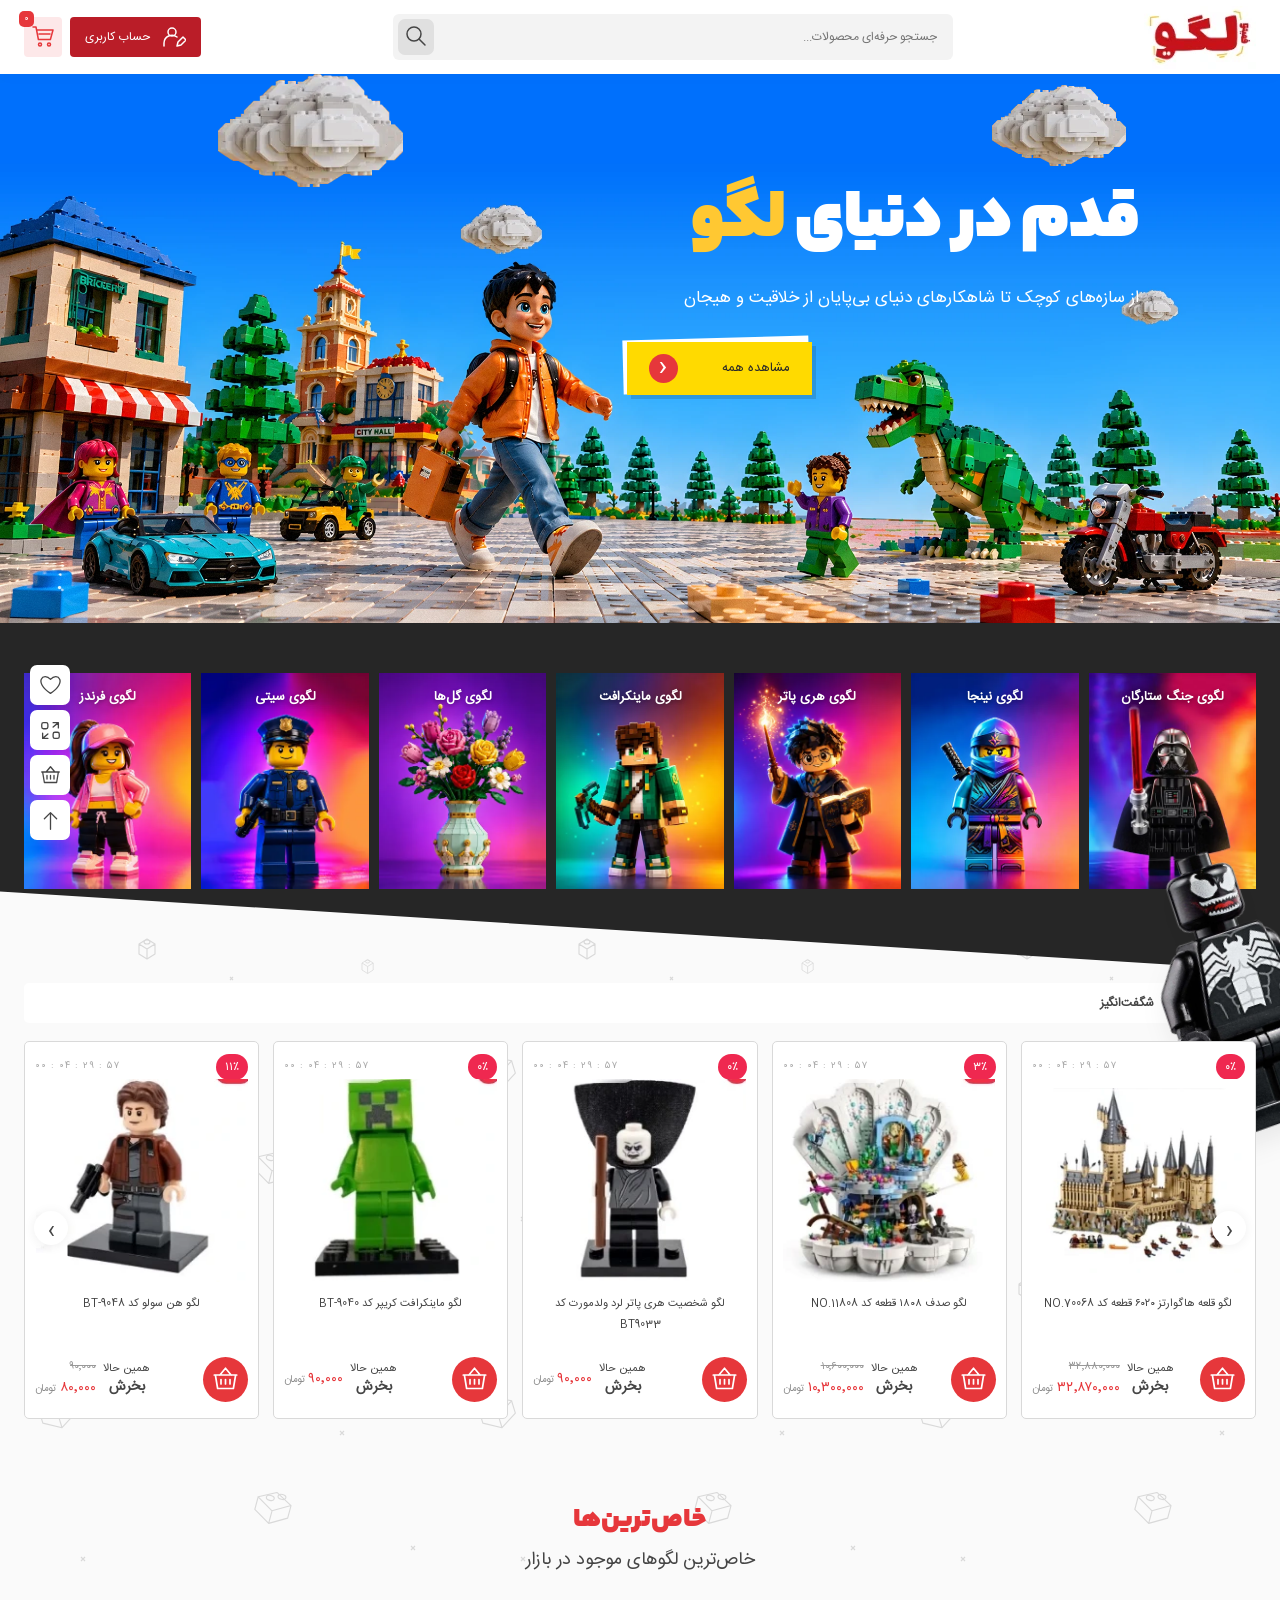
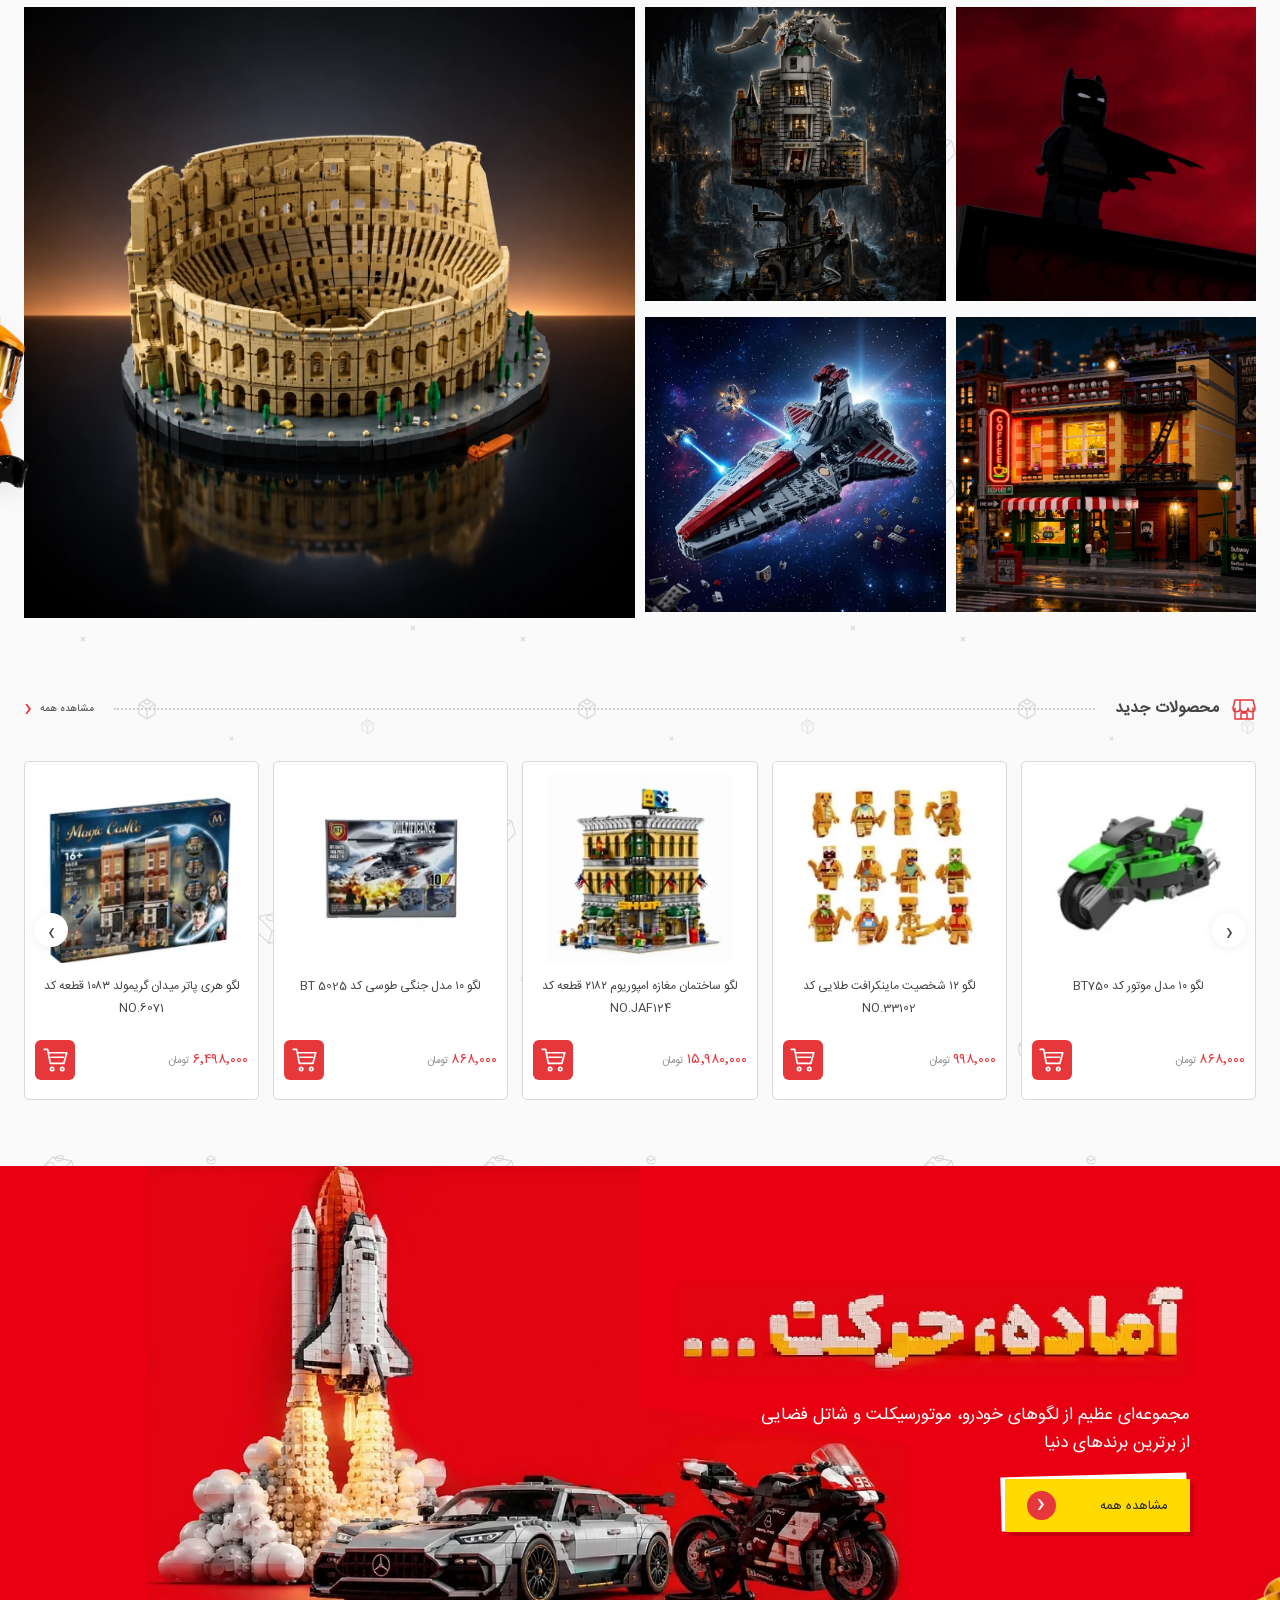
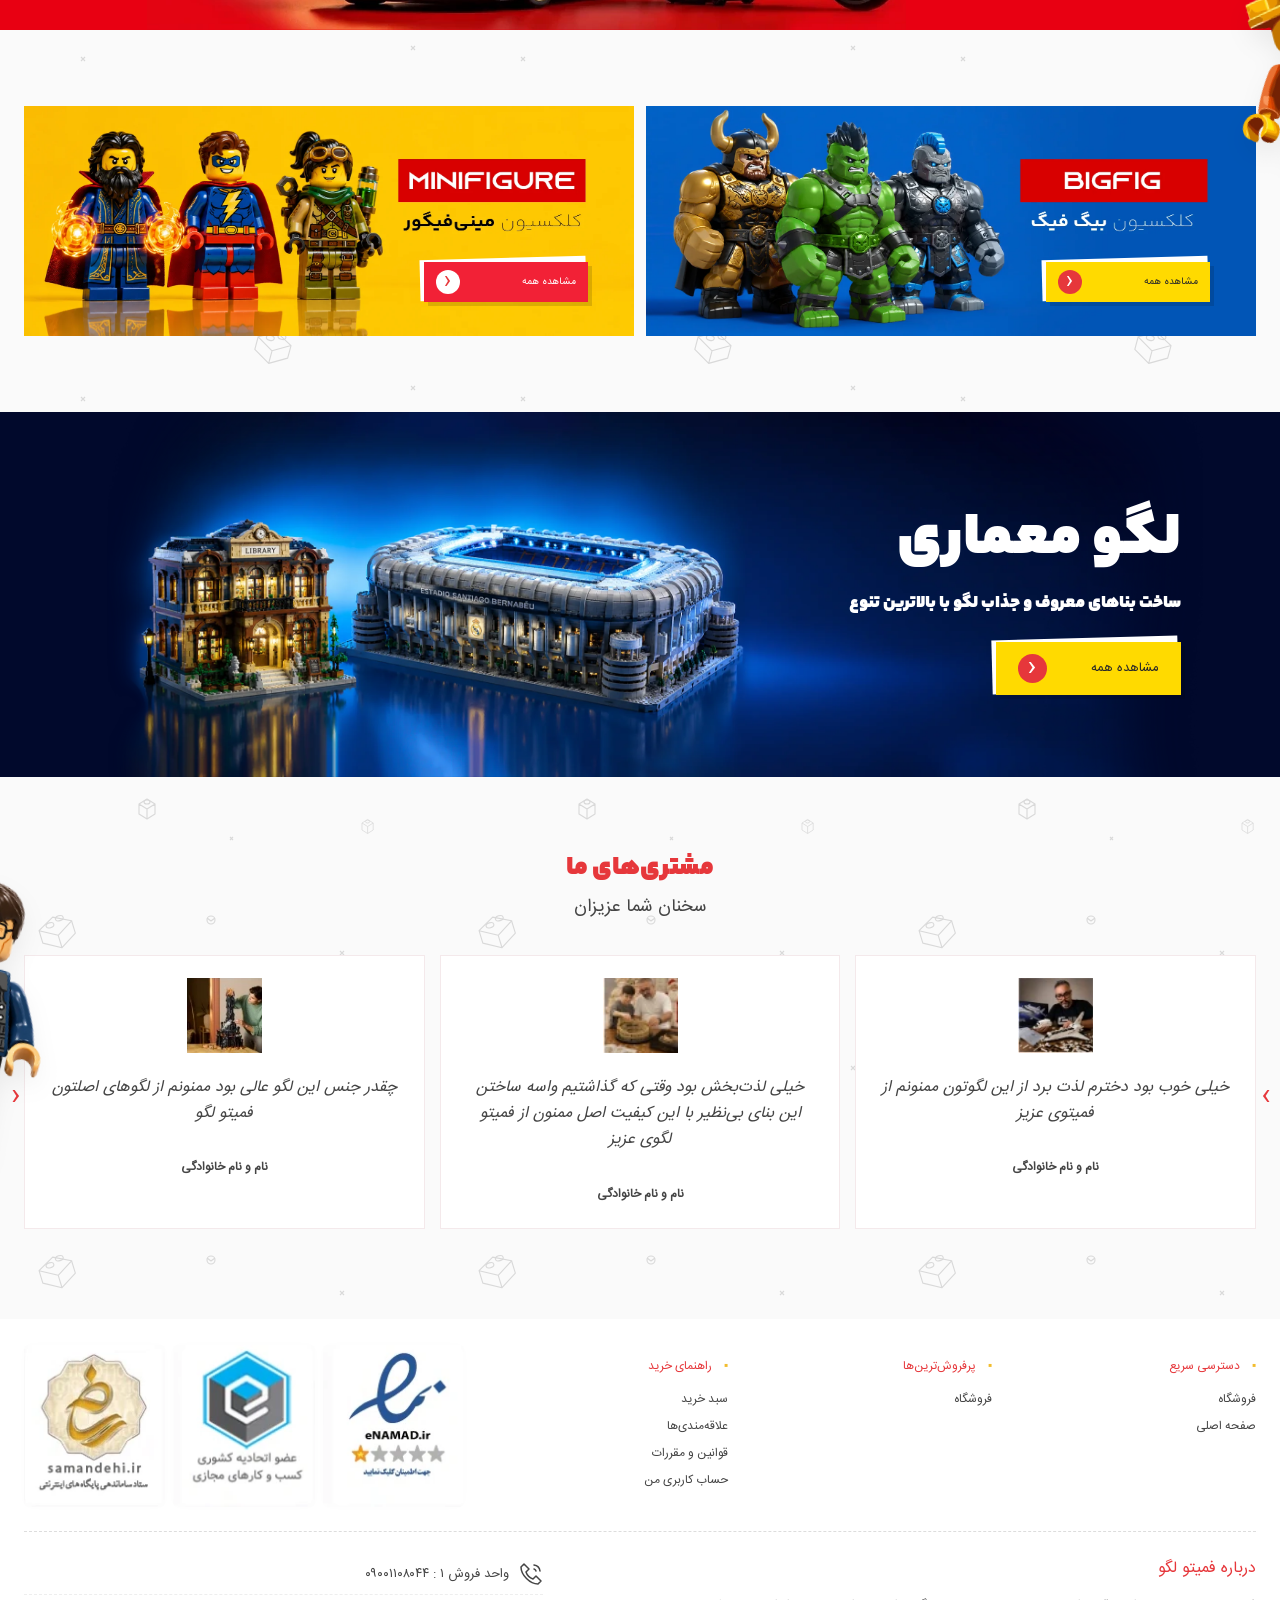
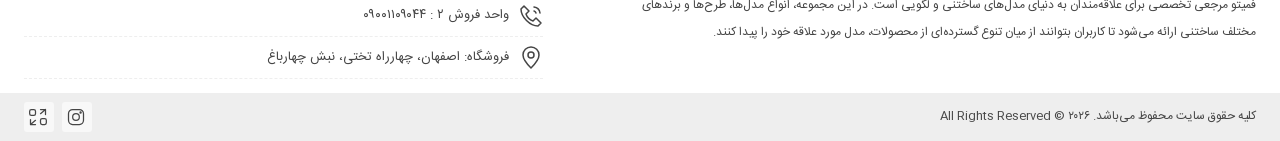
==== index.html @ 6d6df7f0 "Extract famito-lego-html-v2 into repo root as working baseline - Unpack lego-html/ (index.html, arch" ====
<!doctype html>
<html lang="fa" dir="rtl"><head><meta charset="utf-8"><meta name="viewport" content="width=device-width,initial-scale=1"><title>فمیتو لگو | قدم در دنیای لگو</title><meta name="theme-color" content="#ffffff"><meta name="description" content="بازسازی مستقل صفحه اصلی و آرشیو فمیتو لگو از روی ویدیوهای مرجع"><link rel="icon" href="assets/images/logo.webp"><link rel="preload" href="assets/fonts/body.woff2" as="font" type="font/woff2" crossorigin><link rel="stylesheet" href="assets/styles.css"><script src="assets/data.js" defer></script><script src="assets/app.js" defer></script></head><body class="home-page"><svg xmlns="http://www.w3.org/2000/svg" style="display:none" aria-hidden="true">
<symbol id="i-home" viewBox="0 0 24 24"><path d="m2 10 10-8 10 8M5 8v13h14V8M9 21v-7h6v7"/></symbol>
<symbol id="i-cart" viewBox="0 0 24 24"><path d="M2 3h3l2.4 12.5h12L22 6H6M9 19a1.5 1.5 0 1 0 0 3 1.5 1.5 0 0 0 0-3ZM18 19a1.5 1.5 0 1 0 0 3 1.5 1.5 0 0 0 0-3ZM8 10h11"/></symbol>
<symbol id="i-basket" viewBox="0 0 24 24"><path d="m3 8 2 12h14l2-12ZM2 8h20M7 8l5-6 5 6M8 12v4m4-4v4m4-4v4"/></symbol>
<symbol id="i-search" viewBox="0 0 24 24"><circle cx="10" cy="10" r="7"/><path d="m15 15 6 6"/></symbol>
<symbol id="i-user" viewBox="0 0 24 24"><circle cx="10" cy="7" r="4"/><path d="M2 21v-3a8 8 0 0 1 13-6M15 21l1-4 5-5 3 3-5 5z"/></symbol>
<symbol id="i-phone" viewBox="0 0 24 24"><path d="M5 2 2 5c0 8 9 17 17 17l3-3-5-5-3 3c-3-1-6-4-7-7l3-3zM15 3a7 7 0 0 1 6 6M15 7a3 3 0 0 1 2 2"/></symbol>
<symbol id="i-chevron" viewBox="0 0 24 24"><path d="m5 9 7 7 7-7"/></symbol>
<symbol id="i-store" viewBox="0 0 24 24"><path d="M3 10v11h18V10M1 10l2-8h18l2 8M1 10c0 5 7 5 7 0 0 5 8 5 8 0 0 5 7 5 7 0M8 2v8m8-8V2M9 21v-6h6v6"/></symbol>
<symbol id="i-heart" viewBox="0 0 24 24"><path d="M12 21C-8 8 4-4 12 5 20-4 32 8 12 21Z"/></symbol>
<symbol id="i-compare" viewBox="0 0 24 24"><rect x="2" y="3" width="7" height="7" rx="2"/><rect x="15" y="14" width="7" height="7" rx="2"/><path d="M15 3h6v6M9 21H3v-6m12-7 6-5M9 16l-6 5"/></symbol>
<symbol id="i-up" viewBox="0 0 24 24"><path d="M12 22V3m-7 7 7-7 7 7"/></symbol>
<symbol id="i-menu" viewBox="0 0 24 24"><path d="M3 6h18M3 12h18M3 18h18"/></symbol>
<symbol id="i-filter" viewBox="0 0 24 24"><path d="M3 5h18M6 12h12M9 19h6"/></symbol>
<symbol id="i-brick" viewBox="0 0 24 24"><path d="M2 9h20v12H2zM4 9V5h5v4m6 0V5h5v4M2 13h20"/></symbol>
<symbol id="i-figure" viewBox="0 0 24 24"><circle cx="12" cy="4" r="3"/><path d="m8 8-4 9 3 1 2-5v10h3v-7h1v7h3V13l2 5 3-1-4-9z"/></symbol>
<symbol id="i-material" viewBox="0 0 24 24"><path d="m12 1 10 6v11l-10 5L2 18V7zM2 7l10 6 10-6M12 13v10"/><text x="12" y="10" text-anchor="middle" font-size="5" stroke="none" fill="currentColor">ABS</text></symbol>
<symbol id="i-age" viewBox="0 0 24 24"><path d="M7 3q3 4 5-1 0 4 5 3M3 11C0 6 8 2 13 4c9-2 13 14 4 17C7 26 0 18 3 11Z"/><circle cx="8" cy="12" r=".6"/><circle cx="16" cy="12" r=".6"/><path d="M9 16q3 3 6 0"/></symbol>
<symbol id="i-sale" viewBox="0 0 24 24"><rect x="3" y="3" width="18" height="18" rx="5"/><path d="m7 17 10-10"/><circle cx="8" cy="8" r="2"/><circle cx="16" cy="16" r="2"/></symbol>
<symbol id="i-instagram" viewBox="0 0 24 24"><rect x="3" y="3" width="18" height="18" rx="5"/><circle cx="12" cy="12" r="4"/><circle cx="17.5" cy="6.5" r=".7"/></symbol>
<symbol id="i-location" viewBox="0 0 24 24"><path d="M12 22s-8-8-8-13a8 8 0 1 1 16 0c0 5-8 13-8 13Z"/><circle cx="12" cy="9" r="3"/></symbol>
</svg><a href="#main" class="skip">رفتن به محتوای اصلی</a>
<header class="site-header"><div class="header-main container">
<button class="menu-button" data-open-menu aria-controls="main-navigation" aria-label="باز کردن فهرست" aria-expanded="false"><svg class="icon" aria-hidden="true"><use href="#i-menu"></use></svg></button>
<button class="search-toggle" aria-controls="header-search" aria-label="باز کردن جستجو" aria-expanded="false"><svg class="icon" aria-hidden="true"><use href="#i-search"></use></svg></button>
<a href="index.html" class="logo" aria-label="صفحه اصلی فمیتو لگو"><img src="assets/images/logo.webp" alt="فمیتو لگو" width="112" height="63"></a>
<form id="header-search" class="search" action="archive.html" role="search"><input name="q" aria-label="جستجوی محصولات" placeholder="جستجو حرفه‌ای محصولات..." autocomplete="off"><button aria-label="جستجو"><svg class="icon" aria-hidden="true"><use href="#i-search"></use></svg></button></form>
<div class="header-actions"><button class="account-button" data-info="account"><svg class="icon" aria-hidden="true"><use href="#i-user"></use></svg><span>حساب کاربری</span></button><button class="cart-button" data-open-cart aria-label="نمایش سبد خرید"><svg class="icon" aria-hidden="true"><use href="#i-cart"></use></svg><span class="cart-count">۰</span></button></div>
</div><nav id="main-navigation" class="main-nav" aria-label="فهرست اصلی"><div class="container nav-inner">
<details class="header-menu"><summary>لگو مجموعه و تم <svg class="icon" aria-hidden="true"><use href="#i-chevron"></use></svg></summary><div class="submenu"><a href="archive.html">همه محصولات</a><a href="archive.html?category=harry">لگو هری پاتر</a><a href="archive.html?category=starwars">لگو جنگ ستارگان</a><a href="archive.html?category=minecraft">لگو ماینکرافت</a><a href="archive.html?category=batman">لگو بتمن</a></div></details>
<a href="archive.html?category=vehicles">لگو وسایل نقلیه</a><a href="archive.html?type=figure">لگو فیگور</a><a href="archive.html?category=city">لگو شهر و مشاغل</a><a href="#about">درباره ما</a><a href="#contact">ارتباط با ما</a><a href="archive.html?brand=bt">برندهای محبوب</a>
<a class="phone" href="tel:09001109044"><svg class="icon" aria-hidden="true"><use href="#i-phone"></use></svg>۰۹۰۰۱۱۰۹۰۴۴</a></div></nav></header><main id="main">
<section class="hero" aria-labelledby="hero-title">
<picture class="hero-visual"><source media="(max-width: 680px)" srcset="assets/originals/header-mob.webp" width="720" height="800"><img src="assets/originals/bg-header.webp" width="2400" height="1029" alt="شهر لگویی و پسربچه‌ای با کوله‌پشتی" fetchpriority="high"></picture>
<img class="hero-cloud hero-cloud--left" src="assets/originals/cloud.webp" width="244" height="148" alt="" aria-hidden="true"><img class="hero-cloud hero-cloud--right" src="assets/originals/cloud.webp" width="244" height="148" alt="" aria-hidden="true">
<div class="hero-copy"><h1 id="hero-title">قدم در دنیای <span>لگو</span></h1><p>از سازه‌های کوچک تا شاهکارهای دنیای بی‌پایان از خلاقیت و هیجان</p><a class="layer-button" href="archive.html">مشاهده همه<span class="arrow" aria-hidden="true">‹</span></a></div></section>
<section id="categories" class="category-band" aria-label="دسته‌بندی‌های لگو"><div class="container category-track" id="home-categories"></div><img class="edge-figure edge-figure--venom" src="assets/originals/f5.webp" width="476" height="796" alt="" aria-hidden="true" loading="lazy"></section>
<section class="section deals-section container" aria-labelledby="deals-title"><h2 class="deals-heading" id="deals-title"><svg class="icon" aria-hidden="true"><use href="#i-sale"></use></svg><em>پیشنهادات</em> شگفت‌انگیز</h2><div class="product-carousel"><div class="product-track" id="deals-track"></div><button class="carousel-button next" data-carousel="deals-track" data-direction="-1" aria-label="محصولات بعدی">‹</button><button class="carousel-button prev" data-carousel="deals-track" data-direction="1" aria-label="محصولات قبلی">›</button></div></section>
<section class="section specials-section container" aria-labelledby="special-title"><img class="edge-figure edge-figure--hazmat" src="assets/originals/f4.webp" width="510" height="815" alt="" aria-hidden="true" loading="lazy"><div class="center-heading"><h2 id="special-title">خاص‌ترین‌ها</h2><p>خاص‌ترین لگوهای موجود در بازار</p></div><div class="special-grid">
<a class="special-tile" href="archive.html?category=city"><img src="assets/originals/big.webp" alt="لگو کولوسئوم" loading="lazy"><span>لگو کولوسئوم</span></a>
<a class="special-tile" href="archive.html?category=harry"><img src="assets/originals/hp-galleon.webp" alt="لگو برج هری پاتر" loading="lazy"><span>لگو برج هری پاتر</span></a>
<a class="special-tile batman" href="archive.html?category=batman"><video class="batman-video" muted loop playsinline preload="none" poster="assets/images/batman-poster.webp" aria-label="انیمیشن لگو بتمن"><source data-src="assets/originals/bat.mp4" type="video/mp4"></video><span>لگو بتمن تابلو گاتهام</span></a>
<a class="special-tile" href="archive.html?category=starwars"><img src="assets/originals/3.webp" alt="لگو سفینه استاروارز" loading="lazy"><span>لگو سفینه استاروارز</span></a>
<a class="special-tile" href="archive.html?category=city"><img src="assets/originals/cafe-with-lights.webp" alt="لگو ساختمان و کافه" loading="lazy"><span>لگو ساختمان و کافه</span></a>
</div></section>
<section class="section container" aria-labelledby="new-title"><div class="section-heading"><h2 id="new-title"><svg class="icon" aria-hidden="true"><use href="#i-store"></use></svg>محصولات جدید</h2><a href="archive.html">مشاهده همه <span aria-hidden="true">‹</span></a></div><div class="product-carousel"><div class="product-track" id="new-track"></div><button class="carousel-button next" data-carousel="new-track" data-direction="-1" aria-label="محصولات جدید بعدی">‹</button><button class="carousel-button prev" data-carousel="new-track" data-direction="1" aria-label="محصولات جدید قبلی">›</button></div></section>
<section class="scene-banner vehicles" aria-labelledby="vehicles-title"><picture class="vehicle-mobile-art"><source media="(max-width: 680px)" srcset="assets/originals/auto-mob.webp" width="720" height="800"><img src="assets/images/vehicles-art.webp" width="982" height="600" alt="شاتل فضایی، خودروی اسپرت و موتورسیکلت لگویی" loading="lazy"></picture><div class="banner-copy"><h2 id="vehicles-title" class="sr-only">آماده، حرکت...</h2><img class="vehicles-title" src="assets/images/vehicles-title.webp" alt="" aria-hidden="true" loading="lazy"><p>مجموعه‌ای عظیم از لگوهای خودرو، موتورسیکلت و شاتل فضایی<br>از برترین برندهای دنیا</p><a class="layer-button" href="archive.html?category=vehicles">مشاهده همه<span class="arrow" aria-hidden="true">‹</span></a></div></section>
<section class="container promo-pair" aria-label="کلکسیون فیگورها"><img class="edge-figure edge-figure--builder" src="assets/originals/f1.webp" width="656" height="809" alt="" aria-hidden="true" loading="lazy"><article class="mini-promo"><img class="promo-art" src="assets/originals/minifig.webp" alt="کلکسیون مینی فیگور" width="1672" height="631" loading="lazy"><h2 class="sr-only">MINIFIGURE — کلکسیون مینی فیگور</h2><div class="promo-action"><a class="layer-button red" href="archive.html?type=figure">مشاهده همه<span class="arrow" aria-hidden="true">‹</span></a></div></article><article class="mini-promo big"><img class="promo-art" src="assets/originals/bigfig.webp" alt="کلکسیون بیگ فیگور" width="1672" height="631" loading="lazy"><h2 class="sr-only">BIGFIG — کلکسیون بیگ فیگور</h2><div class="promo-action"><a class="layer-button" href="archive.html?type=figure">مشاهده همه<span class="arrow" aria-hidden="true">‹</span></a></div></article></section>
<section class="scene-banner architecture" aria-labelledby="architecture-title"><picture class="architecture-visual"><source media="(max-width: 680px)" srcset="assets/originals/memari-mob.webp" width="720" height="800"><img src="assets/originals/memari-desk.webp" width="2803" height="800" alt="ساختمان کتابخانه و ورزشگاه سانتیاگو برنابئو با لگو" loading="lazy"></picture><div class="banner-copy"><h2 id="architecture-title">لگو معماری</h2><p>ساخت بناهای معروف و جذاب لگو با بالاترین تنوع</p><a class="layer-button" href="archive.html?category=city">مشاهده همه<span class="arrow" aria-hidden="true">‹</span></a></div></section>
<section class="testimonials container" aria-labelledby="reviews-title"><img class="edge-figure edge-figure--officer" src="assets/originals/f3.webp" width="496" height="810" alt="" aria-hidden="true" loading="lazy"><div class="center-heading"><h2 id="reviews-title">مشتری‌های ما</h2><p>سخنان شما عزیزان</p></div><div class="reviews-carousel"><button class="review-prev" aria-label="نظر قبلی">›</button><div class="review-track">
<article class="review-card"><img src="assets/images/customer-0.webp" alt="تصویر نظر مشتری در مرجع" loading="lazy"><blockquote>خیلی خوب بود دخترم لذت برد از این لگوتون ممنونم از فمیتوی عزیز</blockquote><cite>نام و نام خانوادگی</cite></article>
<article class="review-card"><img src="assets/images/customer-1.webp" alt="تصویر نظر مشتری در مرجع" loading="lazy"><blockquote>خیلی لذت‌بخش بود وقتی که گذاشتیم واسه ساختن این بنای بی‌نظیر با این کیفیت اصل ممنون از فمیتو لگوی عزیز</blockquote><cite>نام و نام خانوادگی</cite></article>
<article class="review-card"><img src="assets/images/customer-2.webp" alt="تصویر نظر مشتری در مرجع" loading="lazy"><blockquote>چقدر جنس این لگو عالی بود ممنونم از لگوهای اصلتون فمیتو لگو</blockquote><cite>نام و نام خانوادگی</cite></article></div><button class="review-next" aria-label="نظر بعدی">‹</button></div></section></main><footer class="site-footer" id="about"><div class="container footer-top">
<div class="footer-column"><h2>دسترسی سریع</h2><a href="archive.html">فروشگاه</a><a href="index.html">صفحه اصلی</a></div>
<div class="footer-column"><h2>پرفروش‌ترین‌ها</h2><a href="archive.html?sort=popular">فروشگاه</a></div>
<div class="footer-column"><h2>راهنمای خرید</h2><button data-open-cart>سبد خرید</button><button data-open-favorites>علاقه‌مندی‌ها</button><button data-info="terms">قوانین و مقررات</button><button data-info="account">حساب کاربری من</button></div>
<div class="trust-grid" aria-label="نشان‌های اعتماد مرجع"><div class="trust-mark"><img src="assets/images/trust.webp" alt="ساماندهی" loading="lazy" width="431" height="164"></div><div class="trust-mark"><img src="assets/images/trust.webp" alt="اتحادیه کسب‌وکارهای مجازی" loading="lazy" width="431" height="164"></div><div class="trust-mark"><img src="assets/images/trust.webp" alt="اینماد" loading="lazy" width="431" height="164"></div></div></div>
<div class="container footer-bottom"><div class="footer-about"><h2>درباره فمیتو لگو</h2><p>فمیتو مرجعی تخصصی برای علاقه‌مندان به دنیای مدل‌های ساختنی و لگویی است. در این مجموعه، انواع مدل‌ها، طرح‌ها و برندهای مختلف ساختنی ارائه می‌شود تا کاربران بتوانند از میان تنوع گسترده‌ای از محصولات، مدل مورد علاقه خود را پیدا کنند.</p></div>
<ul class="contact-list" id="contact"><li><svg class="icon" aria-hidden="true"><use href="#i-phone"></use></svg><a href="tel:09001108044">واحد فروش ۱ : ۰۹۰۰۱۱۰۸۰۴۴</a></li><li><svg class="icon" aria-hidden="true"><use href="#i-phone"></use></svg><a href="tel:09001109044">واحد فروش ۲ : ۰۹۰۰۱۱۰۹۰۴۴</a></li><li><svg class="icon" aria-hidden="true"><use href="#i-location"></use></svg>فروشگاه: اصفهان، چهارراه تختی، نبش چهارباغ</li></ul></div>
<div class="copyright"><div class="container"><span>کلیه حقوق سایت محفوظ می‌باشد. ۲۰۲۶ © All Rights Reserved</span><div class="social-links"><button data-info="social" aria-label="اینستاگرام"><svg class="icon" aria-hidden="true"><use href="#i-instagram"></use></svg></button><button data-info="social" aria-label="دیگر شبکه‌های اجتماعی"><svg class="icon" aria-hidden="true"><use href="#i-compare"></use></svg></button></div></div></div></footer>
<div class="floating-tools"><button data-open-favorites aria-label="علاقه‌مندی‌ها"><svg class="icon" aria-hidden="true"><use href="#i-heart"></use></svg></button><button data-info="compare" aria-label="مقایسه محصولات"><svg class="icon" aria-hidden="true"><use href="#i-compare"></use></svg></button><button data-open-cart aria-label="سبد خرید"><svg class="icon" aria-hidden="true"><use href="#i-basket"></use></svg></button><button data-scroll-top aria-label="بازگشت به بالای صفحه"><svg class="icon" aria-hidden="true"><use href="#i-up"></use></svg></button></div>
<nav class="mobile-dock" aria-label="دسترسی سریع موبایل"><a href="index.html" data-dock-home><svg class="icon" aria-hidden="true"><use href="#i-home"></use></svg><span>خانه</span></a><button data-open-cart><svg class="icon" aria-hidden="true"><use href="#i-basket"></use></svg><span class="dock-counter cart-count">۰</span><span>سبد خرید</span></button><a class="quick-call" href="tel:09001109044"><svg class="icon" aria-hidden="true"><use href="#i-phone"></use></svg><span>تماس سریع</span></a><button data-open-menu aria-controls="main-navigation" aria-expanded="false"><svg class="icon" aria-hidden="true"><use href="#i-store"></use></svg><span>دسته‌بندی‌ها</span></button><button data-info="account"><svg class="icon" aria-hidden="true"><use href="#i-user"></use></svg><span>ورود / عضویت</span></button></nav>
<div class="toast" role="status" aria-live="polite"></div>
<dialog class="cart-dialog" aria-labelledby="cart-title"><div class="dialog-header"><h2 id="cart-title">سبد خرید</h2><button class="close-dialog" aria-label="بستن">×</button></div><div class="dialog-body"><div class="cart-items"></div><div class="cart-total"></div><p class="demo-note">سبد خرید این نسخه برای پیش‌نمایش HTML است؛ به پرداخت و موجودی واقعی فروشگاه متصل نیست.</p></div></dialog>
<dialog class="quick-dialog" aria-labelledby="quick-title"><div class="dialog-header"><h2 id="quick-title">نمایش سریع محصول</h2><button class="close-dialog" aria-label="بستن">×</button></div><div class="dialog-body quick-content"></div></dialog>
<dialog class="info-dialog" aria-labelledby="info-title"><div class="dialog-header"><h2 id="info-title"></h2><button class="close-dialog" aria-label="بستن">×</button></div><div class="dialog-body info-content"></div></dialog><noscript><p style="padding:20px;background:#fff3cd">برای نمایش محصولات و استفاده از فیلترها، جاوااسکریپت مرورگر را فعال کنید.</p></noscript></body></html>
---- assets/styles.css ----
@font-face {
  font-family:IRANSans;
  src:url('fonts/body.woff2') format('woff2');
  font-display:swap;
}
@font-face {
  font-family:Yekan;
  src:url('fonts/display.woff2') format('woff2');
  font-display:swap;
  font-weight:900;
}
:root {
  --red:#e6373b;
  --deep-red:#ba1d28;
  --yellow:#ffda00;
  --ink:#454545;
  --muted:#898989;
  --line:#e9e9e9;
  --paper:#f8f8f8;
  --width:1400px;
  --header:74px;
}
* {
  box-sizing:border-box;
}
html {
  scroll-behavior:smooth;
  scroll-padding-top:90px;
}
body {
  margin:0;
  direction:rtl;
  background:#fafafa url('pattern.svg');
  font-family:IRANSans,Tahoma,sans-serif;
  color:var(--ink);
  font-size:13px;
  line-height:1.9;
}
button,input,select {
  font:inherit;
}
button,a,input {
  touch-action:manipulation;
}
button,a {
  -webkit-tap-highlight-color:transparent;
}
button {
  cursor:pointer;
}
a {
  color:inherit;
  text-decoration:none;
}
button {
  border:0;
  background:none;
  color:inherit;
}
img {
  display:block;
  max-width:100%;
  height:auto;
}
h1,h2,h3,p {
  margin-top:0;
}
button:focus-visible,a:focus-visible,input:focus-visible,summary:focus-visible {
  outline:3px solid #2984d3;
  outline-offset:4px;
}
button:disabled {
  opacity:.4;
  cursor:default;
}
.container {
  width:min(var(--width),calc(100% - 48px));
  margin-inline:auto;
}
.icon {
  width:24px;
  height:24px;
  fill:none;
  stroke:currentColor;
  stroke-width:1.5;
  stroke-linecap:round;
  stroke-linejoin:round;
  vertical-align:middle;
  flex-shrink:0;
}
.sr-only {
  position:absolute;
  width:1px;
  height:1px;
  overflow:hidden;
  clip:rect(0,0,0,0);
  white-space:nowrap;
}
.skip {
  position:fixed;
  right:10px;
  top:-100px;
  background:white;
  padding:10px;
  z-index:999;
}
.skip:focus {
  top:10px;
}
.site-header {
  position:sticky;
  top:0;
  z-index:50;
  background:#fff;
  box-shadow:0 3px 16px #00000005;
}
.header-main {
  height:74px;
  display:flex;
  align-items:center;
  justify-content:space-between;
  gap:34px;
}
.logo {
  width:112px;
  flex-shrink:0;
}
.logo img {
  width:112px;
  height:63px;
  object-fit:contain;
}
.search {
  width:560px;
  height:46px;
  background:#f3f3f3;
  display:flex;
  align-items:center;
  border-radius:6px;
  overflow:hidden;
  margin-right:auto;
  margin-left:auto;
}
.search input {
  width:100%;
  min-width:0;
  border:0;
  background:none;
  outline:0;
  padding:10px 16px;
  font-size:12px;
}
.search button {
  margin:5px;
  background:#e0e0e0;
  border-radius:7px;
  width:37px;
  height:36px;
}
.header-actions {
  display:flex;
  align-items:center;
  gap:8px;
  flex-shrink:0;
}
.account-button {
  background:var(--deep-red);
  color:white;
  display:flex;
  align-items:center;
  gap:12px;
  padding:8px 15px;
  border-radius:4px;
  font-size:12px;
  height:40px;
}
.cart-button {
  position:relative;
  color:var(--red);
  background:#fde8e9;
  border-radius:4px;
  padding:7px;
  height:40px;
}
.cart-count {
  position:absolute;
  top:-6px;
  left:-5px;
  background:var(--red);
  color:white;
  border-radius:5px;
  min-width:15px;
  font-size:10px;
  line-height:16px;
  text-align:center;
}
.menu-button {
  display:none;
}
.main-nav {
  background:#fff;
  border-top:1px solid #f2f2f2;
}
.nav-inner {
  height:55px;
  display:flex;
  align-items:center;
  gap:27px;
  font-size:12px;
}
.nav-inner a:hover {
  color:var(--red);
}
.nav-inner .phone {
  margin-right:auto;
  direction:ltr;
  display:flex;
  gap:12px;
  align-items:center;
  font-size:18px;
}
.phone .icon {
  color:var(--red);
}
.home-page .main-nav {
  display:none;
}
.header-menu {
  position:relative;
}
.header-menu summary {
  list-style:none;
  cursor:pointer;
  display:flex;
  align-items:center;
  gap:10px;
}
.header-menu summary .icon {
  width:14px;
  color:var(--red);
}
.submenu {
  position:absolute;
  right:0;
  top:32px;
  width:220px;
  background:#fff;
  box-shadow:0 10px 35px #0002;
  padding:10px;
  border-radius:5px;
  z-index:55;
}
.submenu a {
  display:block;
  padding:7px 12px;
}
/* Reconstructed visual layers: only artwork is raster; all copy and controls are DOM. */
.hero {
  position:relative;
  width:100%;
  aspect-ratio:2400/1029;
  overflow:hidden;
  background:#087dfe;
  isolation:isolate;
  color:white;
}
.hero-cloud {
  position:absolute;
  width:14.5%;
  z-index:1;
  pointer-events:none;
  animation:cloud-drift 12s ease-in-out infinite;
}
.hero-copy {
  position:absolute;
  right:11%;
  top:18%;
  width:40%;
  text-align:right;
  z-index:2;
}
.hero h1 {
  font:900 clamp(34px,5.5vw,92px)/1.35 Yekan,sans-serif;
  white-space:nowrap;
  margin:0 0 14px;
  letter-spacing:-2px;
}
.hero h1 span {
  color:#ffc832;
}
.hero-copy p {
  font-size:clamp(12px,1.32vw,24px);
  margin-bottom:28px;
  line-height:1.9;
}
.hero-copy .layer-button {
  float:left;
}
.layer-button {
  background:var(--yellow);
  color:#292929;
  min-width:185px;
  min-height:52px;
  padding:12px 22px;
  display:inline-flex;
  align-items:center;
  justify-content:space-between;
  gap:28px;
  position:relative;
  isolation:isolate;
  font-size:13px;
  transition:transform .25s,box-shadow .25s;
  box-shadow:4px 4px 0 #0002;
}
.layer-button:before {
  content:'';
  position:absolute;
  inset:-4px 3px 3px -4px;
  background:white;
  z-index:-2;
  transform:rotate(-1.5deg);
}
.layer-button:after {
  content:'';
  position:absolute;
  inset:0;
  background:inherit;
  z-index:-1;
}
.layer-button .arrow {
  background:var(--red);
  color:#fff;
  border-radius:50%;
  width:29px;
  height:29px;
  display:grid;
  place-items:center;
  font-size:27px;
  line-height:1;
}
.layer-button:hover {
  transform:translateY(-3px) rotate(-1deg);
  box-shadow:6px 8px 0 #0002;
}
.layer-button.red {
  background:#f22136;
  color:#fff;
}
.layer-button.red .arrow {
  background:white;
  color:var(--red);
}
.category-band {
  position:relative;
  padding:50px 0 82px;
  isolation:isolate;
}
.category-track {
  display:grid;
  grid-template-columns:repeat(7,minmax(0,1fr));
  gap:10px;
  position:relative;
  z-index:1;
}
.category-card {
  position:relative;
  overflow:hidden;
  background:#252252;
  transition:transform .3s;
  display:block;
}
.category-card img {
  width:100%;
  aspect-ratio:344/445;
  object-fit:cover;
  transition:transform .4s;
}
.category-card span {
  position:absolute;
  top:12px;
  left:3px;
  right:3px;
  text-align:center;
  color:white;
  font-size:13px;
  z-index:1;
  font-weight:bold;
  text-shadow:0 1px 4px #0005;
}
.category-card:hover {
  transform:translateY(-7px);
}
.category-card:hover img {
  transform:scale(1.035);
}
.section {
  padding-block:34px;
}
.section-heading {
  display:flex;
  gap:20px;
  align-items:center;
  margin-bottom:24px;
}
.section-heading h2 {
  font-size:16px;
  margin:0;
  display:flex;
  align-items:center;
  gap:13px;
  white-space:nowrap;
}
.section-heading h2 .icon {
  color:var(--red);
}
.section-heading:after {
  content:'';
  height:1px;
  flex:1;
  border-top:2px dotted #ccc;
  order:1;
}
.section-heading>a {
  font-size:10px;
  order:2;
  display:flex;
  align-items:center;
  gap:8px;
}
.section-heading>a span {
  color:var(--red);
  font-size:25px;
}
.deals-section {
  padding-top:12px;
}
.deals-heading {
  background:white;
  border-radius:5px;
  padding:8px 15px;
  margin-bottom:14px;
  font-size:12px;
}
.deals-heading .icon {
  width:20px;
  margin-left:8px;
}
.deals-heading em {
  font-style:normal;
  color:var(--red);
  margin-left:6px;
}
.product-carousel {
  position:relative;
}
.product-track {
  display:flex;
  overflow-x:auto;
  gap:14px;
  scroll-snap-type:x mandatory;
  scrollbar-width:none;
  padding:4px 0 12px;
}
.product-track::-webkit-scrollbar {
  display:none;
}
.product-track>.product-card {
  flex:0 0 calc((100% - 56px)/5);
  scroll-snap-align:start;
}
.carousel-button {
  position:absolute;
  z-index:4;
  top:44%;
  width:34px;
  height:34px;
  border-radius:50%;
  background:#fff;
  box-shadow:0 1px 12px #0001;
  display:grid;
  place-items:center;
  font-size:22px;
}
.carousel-button.next {
  right:10px;
}
.carousel-button.prev {
  left:10px;
}
.product-card {
  position:relative;
  border:1px solid #d9d9d9;
  background:#fff;
  border-radius:5px;
  padding:12px 10px 16px;
  min-width:0;
  display:flex;
  flex-direction:column;
  transition:border-color .25s,box-shadow .25s;
  overflow:hidden;
}
.product-card:after {
  content:'';
  position:absolute;
  bottom:0;
  left:0;
  right:0;
  height:3px;
  background:linear-gradient(90deg,#ff394e,#ffe454,#2ccfd4);
  transform:scaleX(0);
  transition:transform .3s;
}
.product-card:hover,.product-card:focus-within {
  border-color:#e74d58;
  box-shadow:0 9px 19px #0000000d;
}
.product-card:hover:after,.product-card:focus-within:after {
  transform:scaleX(1);
}
.product-photo {
  border:0;
  padding:0;
  width:100%;
  background:white;
  position:relative;
  aspect-ratio:1.13;
  display:block;
  overflow:hidden;
}
.product-photo img {
  width:100%;
  height:100%;
  object-fit:contain;
  transition:opacity .35s,transform .4s;
}
.product-photo img.secondary {
  position:absolute;
  inset:0;
  opacity:0;
}
.product-card:hover .product-photo.has-alt .primary,.product-card:focus-within .product-photo.has-alt .primary {
  opacity:0;
}
.product-card:hover .product-photo .secondary,.product-card:focus-within .product-photo .secondary {
  opacity:1;
}
.product-card:hover .product-photo:not(.has-alt) img {
  transform:scale(1.035);
}
.card-title {
  font-size:12px;
  font-weight:400;
  line-height:1.85;
  margin:12px 0 16px;
  min-height:46px;
  text-align:center;
}
.card-title button {
  padding:0;
  line-height:inherit;
}
.card-title button:hover {
  color:var(--red);
}
.card-bottom {
  display:flex;
  justify-content:space-between;
  align-items:center;
  gap:7px;
  margin-top:auto;
  min-height:46px;
}
.price {
  text-align:right;
  color:var(--red);
  font-size:14px;
  white-space:nowrap;
  line-height:1.6;
}
.price small {
  font-size:10px;
  color:#8d8d8d;
  margin-right:3px;
}
.old-price {
  display:block;
  font-size:11px;
  color:#999;
  text-decoration:line-through;
}
.add-to-cart {
  flex-shrink:0;
  width:40px;
  height:40px;
  border-radius:6px;
  background:var(--red);
  color:white;
  display:grid;
  place-items:center;
  transition:background .2s,transform .2s;
}
.add-to-cart:hover {
  background:#be202a;
  transform:translateY(-2px);
}
.add-to-cart .icon {
  width:27px;
  height:27px;
}
.card-specs {
  display:flex;
  gap:5px;
  margin-top:14px;
}
.spec {
  flex:1;
  min-width:0;
  background:#f0f0f0;
  border-radius:5px;
  text-align:center;
  padding:6px 0 4px;
  font-size:10px;
  line-height:1.8;
}
.spec .icon {
  display:block;
  margin:0 auto 2px;
  width:22px;
  height:22px;
  color:#999;
}
.offer-line {
  height:25px;
  color:var(--red);
  font-size:12px;
  display:flex;
  justify-content:center;
  gap:12px;
  white-space:nowrap;
  align-items:center;
}
.offer-line.placeholder {
  visibility:hidden;
}
.countdown {
  direction:ltr;
  display:inline-block;
  font-variant-numeric:tabular-nums;
  letter-spacing:1px;
}
.deal-card .offer-line {
  justify-content:space-between;
  font-size:10px;
  color:#aaa;
}
.deal-card .discount-badge {
  border-radius:20px;
  background:#ef2850;
  color:white;
  padding:2px 9px;
  font-size:12px;
  letter-spacing:0;
}
.deal-card .product-photo {
  aspect-ratio:1.05;
}
.deal-card .card-bottom {
  flex-direction:row-reverse;
}
.deal-card .add-to-cart {
  border-radius:50%;
  width:45px;
  height:45px;
}
.buy-caption {
  font-size:11px;
  line-height:1.5;
  text-align:center;
  margin-right:auto;
}
.buy-caption strong {
  font-size:14px;
}
.deal-card .card-title {
  font-size:11px;
}
.center-heading {
  text-align:center;
  margin:0 0 30px;
}
.center-heading h2 {
  font:900 27px/1.6 Yekan,sans-serif;
  color:var(--red);
  margin:0;
}
.center-heading p {
  font-size:18px;
  margin:0;
}
.special-grid {
  display:grid;
  grid-template-columns:repeat(4,minmax(0,1fr));
  gap:10px;
  direction:ltr;
}
.special-tile {
  position:relative;
  overflow:hidden;
  aspect-ratio:1.02;
  display:block;
}
.special-tile:first-child {
  grid-row:span 2;
  grid-column:span 2;
  aspect-ratio:auto;
}
.special-tile img {
  width:100%;
  height:100%;
  object-fit:cover;
  transition:transform .6s,filter .4s;
}
.special-tile span {
  position:absolute;
  inset:0;
  display:grid;
  place-items:center;
  background:#bd001350;
  color:white;
  font-weight:bold;
  opacity:0;
  transition:opacity .3s;
  text-align:center;
  padding:20px;
  direction:rtl;
}
.special-tile:hover img {
  transform:scale(1.035);
  filter:brightness(.7);
}
.special-tile:hover span,.special-tile:focus-visible span {
  opacity:1;
}
.special-tile.batman img {
  filter:none;
}
.scene-banner {
  position:relative;
  overflow:hidden;
  color:#fff;
  isolation:isolate;
}
.vehicles {
  aspect-ratio:1656/600;
  background:#e80012;
  margin-top:20px;
}
.banner-copy {
  position:absolute;
  right:7%;
  top:25%;
  width:40%;
  z-index:2;
}
.vehicles-title {
  width:100%;
  margin-bottom:25px;
}
.banner-copy p {
  font-size:clamp(13px,1.35vw,23px);
  line-height:1.6;
  margin-bottom:22px;
}
.banner-copy .layer-button {
  float:right;
}
.promo-pair {
  display:grid;
  grid-template-columns:1fr 1fr;
  gap:12px;
  padding-block:76px;
  direction:ltr;
}
.mini-promo {
  aspect-ratio:1672/631;
  position:relative;
  background:#ffc400;
  overflow:hidden;
  color:#222;
}
.mini-promo.big {
  background:#0058b7;
  color:#fff;
}
.architecture {
  aspect-ratio:2803/800;
  background:#01092c;
}
.architecture .banner-copy {
  right:7.7%;
  top:24%;
  width:33%;
}
.architecture h2 {
  font:900 clamp(27px,4.8vw,85px)/1.3 Yekan,sans-serif;
  white-space:nowrap;
  margin-bottom:8px;
}
.architecture .banner-copy p {
  font:900 clamp(12px,1.4vw,26px)/1.8 Yekan,sans-serif;
}
.testimonials {
  padding-block:70px 90px;
}
.review-track {
  display:flex;
  gap:15px;
  overflow:auto;
  scroll-snap-type:x mandatory;
  scrollbar-width:none;
}
.review-card {
  background:white;
  text-align:center;
  border:1px solid #f4e9eb;
  padding:22px;
  transition:border-color .3s;
  flex:0 0 calc((100% - 30px)/3);
  scroll-snap-align:start;
}
.review-card:hover {
  border-color:#e58991;
}
.review-card img {
  width:75px;
  height:75px;
  object-fit:cover;
  margin:0 auto 22px;
}
.review-card blockquote {
  font-size:16px;
  margin:0 0 28px;
  font-style:italic;
  line-height:1.65;
}
.review-card cite {
  font-size:12px;
  font-weight:bold;
  font-style:normal;
}
/* Product archive */
.archive-categories {
  display:flex;
  gap:16px;
  overflow-x:auto;
  scrollbar-width:none;
  padding-block:20px 38px;
}
.archive-category {
  background:white;
  border:1px solid var(--line);
  border-radius:5px;
  flex:0 0 calc((100% - 80px)/6);
  text-align:center;
  padding:25px 10px 30px;
  transition:border-color .25s,box-shadow .25s;
}
.archive-category img {
  width:70px;
  height:70px;
  object-fit:cover;
  margin:0 auto 15px;
  border-radius:4px;
}
.archive-category.logo-category img {
  object-fit:contain;
}
.archive-category:hover,.archive-category.active {
  border-color:#e39b9b;
  box-shadow:0 8px 18px #00000009;
}
.archive-layout {
  display:grid;
  grid-template-columns:318px minmax(0,1fr);
  gap:10px;
  align-items:start;
  padding-bottom:60px;
}
.archive-layout>.filter-panel {
  grid-column:1;
  grid-row:1;
}
.archive-products {
  grid-column:2;
  grid-row:1;
  min-width:0;
}
.filter-panel-backdrop {
  display:none;
}
.filter-panel {
  background:#fff;
  border-radius:6px;
  position:sticky;
  top:92px;
  max-height:calc(100vh - 108px);
  overflow-y:auto;
  scrollbar-width:thin;
}
.filter-title {
  margin:0;
  padding:12px 18px;
  border-bottom:1px solid var(--line);
  font-size:12px;
  font-weight:400;
}
.filter-form {
  padding:16px 30px 22px;
}
.stock-toggle {
  display:flex;
  align-items:center;
  justify-content:space-between;
  padding:10px 0 16px;
  border-bottom:1px solid var(--line);
  font-size:12px;
}
.switch {
  appearance:none;
  width:35px;
  height:19px;
  border:1px solid #999;
  border-radius:20px;
  position:relative;
  background:#fff;
  cursor:pointer;
}
.switch:after {
  content:'';
  position:absolute;
  width:11px;
  height:11px;
  border:1px solid #aaa;
  border-radius:50%;
  top:2px;
  left:3px;
  background:#fff;
  transition:transform .2s;
}
.switch:checked {
  background:var(--red);
  border-color:var(--red);
}
.switch:checked:after {
  transform:translateX(15px);
  border-color:white;
}
.filter-group {
  border-bottom:1px solid var(--line);
  padding:12px 0;
}
.filter-group summary {
  cursor:pointer;
  list-style:none;
  display:flex;
  align-items:center;
  justify-content:space-between;
  font-size:12px;
}
.filter-group summary:after {
  content:'⌄';
  font-size:15px;
  color:#999;
}
.filter-group[open] summary:after {
  transform:rotate(180deg);
}
.filter-options {
  padding-top:12px;
  display:grid;
  gap:8px;
}
.filter-options label {
  display:flex;
  align-items:center;
  gap:7px;
  font-size:11px;
}
.filter-options input {
  accent-color:var(--red);
}
.price-fields label {
  display:block;
  font-size:11px;
  margin-top:14px;
}
.price-fields label small {
  float:left;
  color:#efb642;
}
.price-fields input {
  display:block;
  width:100%;
  height:37px;
  border:1px solid #d7d7d7;
  border-radius:6px;
  text-align:right;
  color:#666;
  padding:7px 14px;
  margin-top:8px;
  font-size:11px;
  appearance:textfield;
}
.price-fields input::-webkit-inner-spin-button {
  appearance:none;
}
.range-wrap {
  position:relative;
  height:25px;
  margin-top:15px;
  direction:ltr;
}
.range-line {
  position:absolute;
  left:5px;
  right:5px;
  top:12px;
  height:2px;
  background:var(--red);
}
.range-wrap input {
  position:absolute;
  left:0;
  top:0;
  width:100%;
  height:25px;
  margin:0;
  background:none;
  appearance:none;
  pointer-events:none;
}
.range-wrap input::-webkit-slider-runnable-track {
  height:2px;
  background:transparent;
}
.range-wrap input::-webkit-slider-thumb {
  appearance:none;
  pointer-events:auto;
  width:12px;
  height:12px;
  background:white;
  border:2px solid var(--red);
  border-radius:50%;
  margin-top:-5px;
  cursor:ew-resize;
}
.range-wrap input::-moz-range-thumb {
  pointer-events:auto;
  width:10px;
  height:10px;
  background:white;
  border:2px solid var(--red);
  border-radius:50%;
  cursor:ew-resize;
}
.range-wrap input::-moz-range-track {
  background:transparent;
}
.apply-filter {
  width:100%;
  background:#ffc528;
  color:#fff;
  font-size:12px;
  border-radius:5px;
  padding:7px;
  margin-top:15px;
}
.clear-filter {
  display:block;
  margin:8px auto 0;
  color:var(--red);
  font-size:11px;
  padding:5px 15px;
}
.filter-error {
  color:#ba1d28;
  font-size:11px;
  min-height:0;
  margin:5px 0;
}
.toolbar {
  display:flex;
  align-items:center;
  gap:10px;
  background:white;
  border-radius:5px;
  min-height:45px;
  padding:8px 15px;
  margin-bottom:14px;
  font-size:10px;
}
.sort-options {
  display:flex;
  gap:5px;
  align-items:center;
  flex-wrap:wrap;
}
.sort-options button {
  padding:1px 8px;
  white-space:nowrap;
  font-size:10px;
  border-radius:4px;
}
.sort-options button.active {
  color:white;
  background:#ffc32d;
}
.result-count {
  margin-right:auto;
  white-space:nowrap;
  font-size:11px;
}
.archive-grid {
  display:grid;
  grid-template-columns:repeat(4,minmax(0,1fr));
  gap:12px;
}
.archive-grid .product-card {
  min-height:442px;
}
.archive-grid .product-photo {
  aspect-ratio:1.12;
}
.archive-grid .card-title {
  min-height:49px;
  margin-top:12px;
}
.mobile-filter-button {
  display:none;
}
.active-filters {
  display:flex;
  gap:6px;
  flex-wrap:wrap;
  margin-bottom:10px;
}
.active-filters:empty {
  display:none;
}
.filter-chip {
  background:#fff2e6;
  border:1px solid #ffdbbd;
  border-radius:20px;
  font-size:11px;
  padding:4px 12px;
}
.pagination {
  display:flex;
  justify-content:center;
  gap:7px;
  padding:30px 0 0;
}
.pagination button {
  width:36px;
  height:36px;
  background:#fff;
  border:1px solid #eee;
  border-radius:5px;
}
.pagination button.active {
  background:var(--red);
  color:#fff;
  border-color:var(--red);
}
.empty-state {
  grid-column:1/-1;
  background:white;
  text-align:center;
  padding:70px 20px;
  border:1px solid var(--line);
  border-radius:5px;
}
.empty-state button {
  background:var(--red);
  color:white;
  padding:7px 20px;
  border-radius:4px;
  margin-top:10px;
}
.site-footer {
  background:white;
}
.footer-top {
  display:grid;
  grid-template-columns:repeat(3,1fr) 440px;
  gap:40px;
  padding-top:26px;
  padding-bottom:24px;
  border-bottom:1px dashed #ddd;
}
.footer-column h2 {
  font-size:12px;
  font-weight:400;
  color:var(--red);
  margin:10px 0 8px;
}
.footer-column h2:before {
  content:'▪';
  color:#f2bd2e;
  margin-left:12px;
}
.footer-column a,.footer-column button {
  display:block;
  font-size:12px;
  line-height:2.25;
  padding:0;
}
.footer-column a:hover,.footer-column button:hover {
  color:var(--red);
}
.footer-bottom {
  padding-block:22px 14px;
  display:grid;
  grid-template-columns:1.2fr 1fr;
  gap:90px;
}
.footer-about h2 {
  font-weight:400;
  font-size:16px;
  color:var(--red);
  margin:0 0 8px;
}
.footer-about p {
  font-size:12px;
  line-height:2.25;
  margin:0;
}
.contact-list {
  list-style:none;
  margin:0;
  padding:0;
}
.contact-list li {
  padding:8px 0;
  border-bottom:1px dashed #eee;
  display:flex;
  gap:10px;
  align-items:center;
  font-size:13px;
}
.copyright {
  background:#eee;
  padding:9px 0;
  font-size:12px;
}
.copyright .container {
  display:flex;
  justify-content:space-between;
  align-items:center;
}
.social-links {
  display:flex;
  gap:8px;
}
.social-links button {
  width:30px;
  height:30px;
  background:#f8f8f8;
  border-radius:3px;
}
.social-links .icon {
  width:20px;
}
.floating-tools {
  position:fixed;
  left:30px;
  bottom:60px;
  display:grid;
  gap:5px;
  z-index:35;
}
.floating-tools button {
  background:white;
  border-radius:7px;
  width:40px;
  height:40px;
  display:grid;
  place-items:center;
  box-shadow:0 1px 8px #00000005;
}
.floating-tools .icon {
  width:21px;
  height:21px;
}
/* Local interactions */
.toast {
  position:fixed;
  bottom:24px;
  left:50%;
  transform:translate(-50%,15px);
  opacity:0;
  pointer-events:none;
  z-index:130;
  background:#272727;
  color:white;
  padding:13px 25px;
  border-radius:8px;
  max-width:calc(100% - 30px);
  width:max-content;
  font-size:12px;
  transition:opacity .25s,transform .25s;
}
.toast.visible {
  opacity:1;
  transform:translate(-50%,0);
}
dialog {
  border:0;
  border-radius:10px;
  padding:0;
  color:var(--ink);
  font:inherit;
  max-width:calc(100vw - 30px);
  box-shadow:0 20px 90px #0003;
}
dialog::backdrop {
  background:#10101070;
  backdrop-filter:blur(3px);
}
.dialog-header {
  padding:15px 22px;
  display:flex;
  justify-content:space-between;
  align-items:center;
  border-bottom:1px solid var(--line);
  gap:20px;
}
.dialog-header h2 {
  font-size:16px;
  margin:0;
}
.close-dialog {
  font-size:27px;
  line-height:1;
  padding:4px;
}
.dialog-body {
  padding:24px;
}
.cart-dialog {
  width:470px;
  margin:0 0 0 auto;
  height:100dvh;
  max-height:100dvh;
  border-radius:0;
}
.cart-items {
  display:grid;
  gap:18px;
}
.cart-item {
  display:grid;
  grid-template-columns:65px 1fr;
  gap:12px;
  border-bottom:1px solid #eee;
  padding-bottom:15px;
}
.cart-item img {
  width:65px;
  height:75px;
  object-fit:contain;
}
.cart-item h3 {
  font-size:11px;
  font-weight:400;
  margin:0 0 5px;
}
.quantity-control {
  display:flex;
  align-items:center;
  gap:12px;
  font-size:12px;
}
.quantity-control button {
  border:1px solid #ddd;
  border-radius:4px;
  width:26px;
  height:26px;
}
.quantity-control .remove-item {
  width:auto;
  border:0;
  color:var(--red);
  font-size:10px;
}
.cart-total {
  margin:20px 0;
  font-size:14px;
  display:flex;
  justify-content:space-between;
}
.demo-note {
  background:#fff9df;
  color:#756327;
  font-size:11px;
  padding:12px;
  line-height:1.9;
  border-radius:5px;
}
.quick-dialog {
  width:780px;
}
.quick-content {
  display:grid;
  grid-template-columns:1fr 1fr;
  gap:25px;
}
.quick-content>img {
  width:100%;
  height:300px;
  object-fit:contain;
}
.quick-content h3 {
  font-size:17px;
  line-height:1.9;
}
.quick-content .add-to-cart {
  width:auto;
  padding:9px 16px;
  display:flex;
  gap:15px;
  margin-top:25px;
  height:auto;
}
.quick-content .card-specs {
  margin-block:20px;
}
.info-dialog {
  width:510px;
}
.favorites-list {
  display:grid;
  gap:10px;
}
.favorite-row {
  display:flex;
  align-items:center;
  gap:12px;
  border-bottom:1px solid #eee;
  padding-bottom:10px;
}
.favorite-row img {
  width:55px;
  height:55px;
  object-fit:contain;
}
.favorite-row button {
  font-size:11px;
  text-align:right;
}
.quick-favorite {
  color:var(--red);
  font-size:12px;
  margin-top:14px;
}
@keyframes cloud-drift {
  0%,100% {
    transform:translateX(0);
  }
  50% {
    transform:translateX(-20px);
  }
}
.hero-visual,.hero-visual img {
  position:absolute;
  inset:0;
  width:100%;
  height:100%;
  display:block;
  object-fit:cover;
}
.hero-cloud--left {
  left:17%;
  top:0;
}
.hero-cloud--right {
  right:12%;
  top:2%;
  width:10.5%;
  animation-delay:-5s;
}
.category-band::before {
  content:"";
  position:absolute;
  inset:0;
  background:#262626;
  clip-path:polygon(0 0,100% 0,100% 100%,0 calc(100% - 80px));
  z-index:-1;
}
.category-card picture {
  display:block;
}
.edge-figure {
  position:absolute;
  pointer-events:none;
  object-fit:contain;
  z-index:3;
  width:170px;
  filter:drop-shadow(0 12px 12px #0001);
}
.edge-figure--venom {
  right:-45px;
  bottom:-160px;
  transform:rotate(-18deg);
}
.specials-section,.testimonials,.promo-pair {
  position:relative;
}
.edge-figure--hazmat {
  left:-160px;
  bottom:10%;
  transform:rotate(18deg);
}
.edge-figure--builder {
  right:-145px;
  top:-60px;
  transform:rotate(-15deg);
}
.edge-figure--officer {
  left:-145px;
  top:100px;
  transform:rotate(13deg);
}
.home-page main {
  overflow:clip;
}
.special-tile video {
  width:100%;
  height:100%;
  object-fit:cover;
  display:block;
}
.vehicle-mobile-art {
  position:absolute;
  width:59.3%;
  left:11.47%;
  height:100%;
  display:block;
  clip-path:polygon(0 0,65% 0,65% 52%,100% 60%,100% 100%,0 100%);
}
.vehicle-mobile-art img {
  width:100%;
  height:100%;
  object-fit:fill;
}
.promo-art {
  position:absolute;
  inset:0;
  width:100%;
  height:100%;
  object-fit:cover;
}
.promo-action {
  position:absolute;
  right:7.5%;
  top:68%;
  width:27%;
  direction:rtl;
}
.promo-action .layer-button {
  min-width:0;
  width:100%;
  min-height:40px;
  padding:7px 12px;
  font-size:10px;
  gap:8px;
}
.promo-action .arrow {
  width:24px;
  height:24px;
  font-size:22px;
}
.architecture-visual,.architecture-visual img {
  position:absolute;
  inset:0;
  width:100%;
  height:100%;
  display:block;
  object-fit:cover;
}
.reviews-carousel {
  position:relative;
}
.review-next,.review-prev {
  position:absolute;
  top:50%;
  transform:translateY(-50%);
  width:30px;
  height:44px;
  z-index:2;
  color:var(--red);
  font-size:28px;
}
.review-prev {
  right:-24px;
}
.review-next {
  left:-24px;
}
.trust-grid {
  display:grid;
  grid-template-columns:repeat(3,minmax(0,1fr));
  direction:ltr;
  align-self:center;
  gap:8px;
  max-width:440px;
  width:100%;
}
.trust-mark {
  position:relative;
  overflow:hidden;
  aspect-ratio:143.67/164;
  border-radius:5px;
  box-shadow:0 0 12px #00000003;
}
.trust-mark img {
  position:absolute;
  top:0;
  left:0;
  width:300%;
  max-width:none;
  height:100%;
}
.trust-mark:nth-child(2) img {
  left:-100%;
}
.trust-mark:nth-child(3) img {
  left:-200%;
}
.search-toggle,.mobile-dock,.mobile-sort {
  display:none;
}
.category-description {
  background:white;
  border-radius:6px;
  padding:14px 20px;
  margin-top:24px;
}
.category-description summary {
  cursor:pointer;
  list-style:none;
  display:flex;
  justify-content:space-between;
  font-size:14px;
}
.category-description summary::after {
  content:"+";
  font-size:24px;
  line-height:1;
}
.category-description[open] summary::after {
  content:"−";
}
.category-description p {
  margin:15px 0 0;
  font-size:12px;
  line-height:2;
}
@media(min-width:1680px) {
  .hero h1 {
    font-size:92px;
  }
  .hero-copy p {
    font-size:24px;
  }
}
@media(max-width:1250px) {
  .header-main {
    gap:20px;
  }
  .search {
    max-width:48%;
  }
  .nav-inner {
    gap:17px;
    font-size:11px;
  }
  .nav-inner .phone {
    font-size:14px;
  }
  .archive-layout {
    grid-template-columns:265px minmax(0,1fr);
    gap:12px;
  }
  .filter-form {
    padding:12px 20px;
  }
  .archive-grid {
    grid-template-columns:repeat(3,minmax(0,1fr));
  }
  .toolbar {
    flex-wrap:wrap;
  }
  .result-count {
    font-size:10px;
  }
  .footer-top {
    grid-template-columns:repeat(3,1fr) 330px;
    gap:20px;
  }
  .footer-bottom {
    gap:35px;
  }
  .product-track>.product-card {
    flex-basis:calc((100% - 42px)/4);
  }
  .hero-copy {
    right:11%;
    width:40%;
    top:14%;
  }
  .hero-copy p {
    margin-bottom:20px;
  }
  .hero-copy .layer-button {
    min-width:150px;
    min-height:43px;
    padding:8px 14px;
    font-size:11px;
  }
  .banner-copy .layer-button {
    min-height:43px;
    min-width:155px;
    padding:8px 15px;
    font-size:11px;
  }
  .hero h1 {
    letter-spacing:-1px;
  }
  .category-card span {
    font-size:11px;
  }
  .category-band {
    padding-top:35px;
  }
  .archive-grid .product-card {
    min-height:420px;
  }
}
@media(max-width:950px) {
  .container {
    width:calc(100% - 32px);
  }
  .header-main {
    height:68px;
  }
  .logo,.logo img {
    width:90px;
  }
  .logo img {
    height:54px;
  }
  .nav-inner {
    gap:18px;
  }
  .nav-inner>a:nth-of-type(3),.nav-inner>a:nth-of-type(4) {
    display:none;
  }
  .archive-layout {
    grid-template-columns:230px minmax(0,1fr);
  }
  .archive-grid {
    grid-template-columns:repeat(2,minmax(0,1fr));
  }
  .filter-form {
    padding:12px 15px;
  }
  .archive-category {
    flex-basis:calc((100% - 48px)/4);
  }
  .category-track {
    display:flex;
    overflow-x:auto;
    scrollbar-width:none;
    padding-bottom:8px;
  }
  .category-card {
    flex:0 0 calc((100% - 40px)/5);
  }
  .hero h1 {
    font-size:5.4vw;
  }
  .hero-copy p {
    font-size:1.4vw;
    margin-bottom:15px;
  }
  .hero-copy .layer-button {
    min-width:130px;
    min-height:36px;
    padding:5px 10px;
  }
  .layer-button .arrow {
    width:24px;
    height:24px;
    font-size:22px;
  }
  .hero-copy {
    right:10%;
    width:40%;
    top:16%;
  }
  .vehicles-title {
    margin-bottom:10px;
  }
  .banner-copy p {
    font-size:12px;
    margin-bottom:14px;
  }
  .banner-copy .layer-button {
    min-width:130px;
    min-height:36px;
    padding:5px 10px;
    font-size:10px;
  }
  .promo-pair {
    padding-block:48px;
  }
  .architecture .banner-copy p {
    white-space:normal;
    font-size:13px;
  }
  .review-card blockquote {
    font-size:13px;
  }
  .footer-top {
    grid-template-columns:repeat(3,1fr);
    gap:20px;
  }
  .trust-grid {
    grid-column:1/-1;
    width:340px;
    justify-self:center;
  }
  .footer-bottom {
    gap:30px;
  }
  .floating-tools {
    left:10px;
    bottom:15px;
  }
  .floating-tools button {
    width:34px;
    height:34px;
  }
  .product-track>.product-card {
    flex-basis:calc((100% - 28px)/3);
  }
}
@media(max-width:680px) {
  body {
    font-size:13px;
    padding-bottom:calc(66px + env(safe-area-inset-bottom));
  }
  .container {
    width:calc(100% - 20px);
  }
  .header-main {
    height:68px;
    position:relative;
    display:flex;
    align-items:center;
    justify-content:center;
    padding:0;
    gap:0;
  }
  .logo {
    width:92px;
    flex:none;
  }
  .logo img {
    width:92px;
    height:53px;
    object-fit:contain;
  }
  .menu-button {
    display:grid;
    place-items:center;
    position:absolute;
    right:0;
    top:12px;
    width:38px;
    height:44px;
    border-radius:5px;
    background:#fff4f4;
    padding:7px;
  }
  .header-actions {
    display:contents;
  }
  .account-button {
    position:absolute;
    left:0;
    top:12px;
    width:38px;
    height:44px;
    display:grid;
    place-items:center;
    background:#fff1f2;
    color:#555;
    padding:7px;
  }
  .account-button .icon {
    width:25px;
    height:25px;
  }
  .cart-button {
    position:absolute;
    right:43px;
    top:12px;
    height:44px;
    width:38px;
    padding:7px;
    background:#fff0f1;
  }
  .cart-button .icon {
    width:25px;
    height:25px;
  }
  .search {
    display:none;
    position:absolute;
    top:76px;
    right:0;
    width:100%;
    max-width:none;
    height:46px;
    margin:0;
    background:white;
    border:1px solid #ddd;
    box-shadow:0 8px 20px #0002;
    z-index:58;
  }
  .search button {
    height:36px;
    width:38px;
    flex-shrink:0;
  }
  .search .icon {
    width:21px;
  }
  .search input {
    font-size:13px;
  }
  .main-nav,.home-page .main-nav {
    display:none;
  }
  .site-header.menu-open .main-nav {
    display:block;
    position:absolute;
    top:68px;
    left:0;
    right:0;
    box-shadow:0 10px 15px #0001;
    max-height:calc(100dvh - 140px);
    overflow:auto;
  }
  .nav-inner {
    height:auto;
    display:grid;
    gap:0;
    padding-block:10px;
  }
  .nav-inner>a,.nav-inner .header-menu {
    padding:10px 5px;
  }
  .nav-inner>a:nth-of-type(3),.nav-inner>a:nth-of-type(4) {
    display:block;
  }
  .nav-inner .phone {
    margin:0;
    justify-self:start;
    grid-row:8;
  }
  .submenu {
    position:static;
    box-shadow:none;
    width:auto;
    padding:5px 10px;
  }
  .hero {
    aspect-ratio:720/800;
    height:auto;
    background:#087dfe;
  }
  .category-band {
    padding:24px 0 88px;
  }
  .category-card {
    padding:0;
    min-width:0;
  }
  .category-card span {
    font-size:12px;
    top:12px;
  }
  .category-track {
    display:grid;
    grid-template-columns:repeat(2,minmax(0,1fr));
    gap:9px;
    overflow:visible;
    padding:0;
  }
  .section {
    padding-block:28px;
  }
  .section-heading {
    gap:10px;
    margin-bottom:15px;
  }
  .section-heading h2 {
    font-size:13px;
    gap:7px;
  }
  .section-heading>a {
    font-size:9px;
    gap:4px;
  }
  .section-heading h2 .icon {
    width:20px;
  }
  .product-track {
    gap:10px;
  }
  .product-track>.product-card {
    flex-basis:calc((100% - 10px)/2);
  }
  .product-card {
    padding:8px 7px 10px;
  }
  .price {
    font-size:12px;
  }
  .price small {
    font-size:8px;
  }
  .old-price {
    font-size:9px;
  }
  .card-title {
    font-size:10px;
    margin:9px 0 12px;
    min-height:55px;
  }
  .add-to-cart {
    width:33px;
    height:33px;
  }
  .add-to-cart .icon {
    width:22px;
    height:22px;
  }
  .deal-card .card-title {
    font-size:10px;
    min-height:43px;
  }
  .deal-card .card-bottom {
    flex-wrap:wrap;
    gap:7px;
    justify-content:space-between;
  }
  .buy-caption {
    display:none;
  }
  .deal-card .add-to-cart {
    width:35px;
    height:35px;
  }
  .deal-card .offer-line {
    font-size:8px;
    gap:5px;
    height:20px;
    justify-content:space-between;
  }
  .deal-card .discount-badge {
    font-size:10px;
    padding:2px 6px;
  }
  .carousel-button {
    width:28px;
    height:28px;
  }
  .carousel-button.next {
    right:0;
  }
  .carousel-button.prev {
    left:0;
  }
  .center-heading {
    margin-bottom:20px;
  }
  .center-heading h2 {
    font-size:27px;
  }
  .center-heading p {
    font-size:17px;
  }
  .special-grid {
    gap:8px;
    grid-template-columns:repeat(2,minmax(0,1fr));
  }
  .special-tile:first-child {
    grid-column:span 2;
    grid-row:auto;
    aspect-ratio:1;
  }
  .special-tile span {
    font-size:11px;
    padding:8px;
  }
  .vehicles {
    aspect-ratio:720/800;
    height:auto;
    background:#ff1c17;
  }
  .vehicles .banner-copy {
    top:45%;
    right:12%;
    width:68%;
    text-align:center;
  }
  .vehicles-title {
    width:88%;
    margin:0 auto 13px;
  }
  .banner-copy p {
    font-size:12px;
    max-width:310px;
    margin:0 auto 14px;
  }
  .banner-copy .layer-button {
    float:none;
    min-width:150px;
    min-height:40px;
    padding:7px 14px;
    font-size:11px;
  }
  .promo-pair {
    grid-template-columns:1fr;
    gap:18px;
    padding-block:30px;
  }
  .architecture {
    aspect-ratio:720/800;
    height:auto;
    background:#00132d;
  }
  .architecture .banner-copy {
    right:4%;
    top:4%;
    width:92%;
    height:92%;
    text-align:center;
  }
  .architecture h2 {
    font-size:clamp(38px,11vw,64px);
    line-height:1.25;
    margin:0 0 6px;
  }
  .architecture .banner-copy p {
    font-size:clamp(11px,3vw,17px);
    font-family:IRANSans,sans-serif;
    font-weight:400;
    max-width:100%;
    white-space:normal;
  }
  .testimonials {
    padding-block:38px 45px;
  }
  .review-track {
    display:flex;
    overflow-x:auto;
    scroll-snap-type:x mandatory;
    gap:12px;
    padding:0;
    scrollbar-width:none;
  }
  .review-card {
    flex:0 0 100%;
    scroll-snap-align:start;
    padding:26px 24px;
    border:0;
    min-height:270px;
  }
  .review-card blockquote {
    font-size:13px;
    line-height:1.9;
  }
  .archive-categories {
    display:none;
  }
  .archive-category {
    flex-basis:calc((100% - 20px)/3);
    padding:15px 7px 17px;
    font-size:10px;
  }
  .archive-category img {
    width:55px;
    height:55px;
    margin-bottom:8px;
  }
  .archive-layout {
    display:block;
    padding-top:38px;
    padding-bottom:28px;
  }
  .filter-panel {
    position:fixed;
    inset:0 auto 0 0;
    width:min(340px,90vw);
    height:100dvh;
    max-height:100dvh;
    z-index:95;
    border-radius:0;
    transform:translateX(-105%);
    transition:transform .3s;
    box-shadow:5px 0 30px #0002;
    padding-top:12px;
    visibility:hidden;
    overscroll-behavior:contain;
  }
  .filter-panel.open {
    transform:translateX(0);
    visibility:visible;
  }
  .filter-title {
    font-size:14px;
    display:flex;
    justify-content:space-between;
  }
  .filter-form {
    padding:16px 22px;
  }
  .filter-group {
    padding:15px 0;
  }
  .filter-panel-backdrop {
    display:none;
    position:fixed;
    inset:0;
    background:#0007;
    z-index:94;
  }
  .filter-panel-backdrop.visible {
    display:block;
  }
  .mobile-filter-button {
    display:flex;
    align-items:center;
    justify-content:center;
    gap:7px;
    border:0;
    border-radius:3px;
    background:#fffaf4;
    padding:7px 10px;
    font-size:12px;
    order:2;
    min-width:92px;
    min-height:38px;
  }
  .mobile-filter-button .icon {
    width:22px;
    height:22px;
  }
  .toolbar {
    display:flex;
    flex-wrap:nowrap;
    min-height:44px;
    margin-bottom:16px;
    gap:5px;
    padding:4px 8px;
    border-radius:7px;
  }
  .sort-options {
    width:100%;
    order:3;
    flex-wrap:nowrap;
    overflow-x:auto;
    scrollbar-width:none;
    padding-bottom:3px;
  }
  .sort-label {
    display:none;
  }
  .sort-options button {
    font-size:10px;
    padding:3px 8px;
  }
  .result-count {
    font-size:10px;
  }
  .archive-grid {
    grid-template-columns:repeat(2,minmax(0,1fr));
    gap:12px 8px;
  }
  .archive-grid .product-card {
    min-height:440px;
    padding:10px 9px 16px;
  }
  .archive-grid .product-photo {
    aspect-ratio:.82;
  }
  .archive-grid .card-title {
    font-size:11px;
    min-height:64px;
    line-height:1.9;
    margin:20px 0;
  }
  .offer-line {
    font-size:8px;
    gap:5px;
    height:20px;
    justify-content:space-between;
  }
  .card-specs {
    gap:4px;
    margin-top:15px;
    justify-content:center;
  }
  .spec {
    font-size:9px;
    padding:6px 0;
    max-width:42px;
    min-height:52px;
  }
  .spec .icon {
    width:24px;
    height:24px;
  }
  .archive-grid .card-bottom {
    min-height:48px;
    align-items:end;
    gap:5px;
  }
  .footer-top {
    grid-template-columns:repeat(3,minmax(0,1fr));
    gap:15px 5px;
    padding-block:24px 36px;
  }
  .footer-column h2 {
    font-size:12px;
    white-space:nowrap;
  }
  .footer-column h2:before {
    margin-left:5px;
  }
  .footer-column a,.footer-column button {
    font-size:12px;
    line-height:2.4;
  }
  .footer-bottom {
    grid-template-columns:1fr;
    gap:20px;
    padding-block:20px 10px;
  }
  .footer-about p {
    font-size:13px;
    line-height:2.15;
    text-align:justify;
  }
  .footer-about h2 {
    font-size:16px;
  }
  .contact-list li {
    font-size:12px;
    padding:9px 0;
  }
  .copyright .container {
    display:block;
    text-align:center;
    font-size:10px;
  }
  .floating-tools {
    display:none;
  }
  .floating-tools button {
    width:31px;
    height:31px;
  }
  .floating-tools button:not(:last-child) {
    display:none;
  }
  .quick-content {
    grid-template-columns:1fr;
    gap:10px;
  }
  .quick-content>img {
    height:210px;
  }
  .quick-content h3 {
    font-size:14px;
  }
  .dialog-body {
    font-size:13px;
    padding-bottom:calc(66px + env(safe-area-inset-bottom));
  }
  .dialog-header {
    padding:14px 18px;
  }
  .quick-content .add-to-cart {
    margin-top:15px;
  }
  .dialog-header h2 {
    font-size:14px;
  }
  .site-header {
    border-bottom:1px solid var(--red);
  }
  .account-button span {
    display:none;
  }
  .cart-count {
    background:#1ccc54;
    min-width:14px;
    line-height:15px;
    top:-1px;
    left:-1px;
  }
  .search-toggle {
    display:grid;
    place-items:center;
    position:absolute;
    left:43px;
    top:12px;
    height:44px;
    width:38px;
    background:#f8f8f8;
    border-radius:5px;
    padding:7px;
  }
  .search-toggle .icon {
    width:25px;
    height:25px;
  }
  .site-header.search-open .search {
    display:flex;
  }
  .hero-copy {
    top:6%;
    right:6%;
    width:88%;
    text-align:center;
  }
  .hero h1 {
    font-size:clamp(28px,9.5vw,62px);
    line-height:1.35;
    letter-spacing:-1px;
    margin:0 0 9px;
    white-space:nowrap;
  }
  .hero-copy p {
    font-size:clamp(11px,3vw,17px);
    line-height:1.9;
    margin:0 auto 15px;
    max-width:92%;
    text-wrap:balance;
  }
  .hero-copy .layer-button {
    float:none;
    min-width:155px;
    min-height:40px;
    padding:7px 14px;
    font-size:11px;
  }
  .hero-cloud {
    display:none;
  }
  .category-band::before {
    clip-path:polygon(0 0,100% 0,100% 100%,0 calc(100% - 58px));
  }
  .category-harry {
    grid-column:1/-1;
  }
  .category-harry img {
    aspect-ratio:688/445;
  }
  .edge-figure {
    display:none;
  }
  .deals-section {
    padding-top:12px;
  }
  .deals-heading {
    font-size:11px;
    padding:7px 9px;
  }
  .deal-card {
    min-height:338px;
  }
  .deal-card .product-photo {
    aspect-ratio:.82;
  }
  .deal-card .price {
    font-size:12px;
  }
  .vehicle-mobile-art {
    position:absolute;
    inset:0;
    width:100%;
    height:100%;
    clip-path:none;
  }
  .vehicle-mobile-art img {
    width:100%;
    height:100%;
    object-fit:cover;
  }
  .vehicles-title,.vehicles .banner-copy p {
    display:none;
  }
  .mini-promo.big {
    grid-row:1;
  }
  .promo-action {
    top:69%;
    right:7.5%;
    width:28%;
  }
  .promo-action .layer-button {
    min-height:30px;
    padding:4px 8px;
    gap:4px;
    font-size:9px;
    min-width:0;
  }
  .promo-action .arrow {
    width:20px;
    height:20px;
    font-size:20px;
  }
  .architecture .layer-button {
    position:absolute;
    bottom:3%;
    left:50%;
    transform:translateX(-50%);
    min-width:175px;
    min-height:44px;
  }
  .architecture .layer-button:hover {
    transform:translate(-50%,-3px);
  }
  .review-prev {
    right:-9px;
  }
  .review-next {
    left:-9px;
  }
  .mobile-sort {
    display:flex;
    align-items:center;
    flex:1;
    min-width:0;
    gap:5px;
  }
  .mobile-sort select {
    width:100%;
    min-width:0;
    border:0;
    background:white;
    color:#666;
    font-size:11px;
    padding:9px 0;
    cursor:pointer;
  }
  .mobile-sort .icon {
    width:20px;
    height:20px;
    order:-1;
  }
  .sort-options,.sort-label,.result-count {
    display:none;
  }
  .archive-grid .price {
    font-size:13px;
  }
  .archive-grid .price small {
    font-size:9px;
  }
  .archive-grid .add-to-cart {
    width:31px;
    height:34px;
  }
  .countdown {
    letter-spacing:0;
  }
  .filter-panel-open {
    overflow:hidden;
  }
  .close-filters {
    min-width:40px;
    min-height:40px;
    font-size:24px;
  }
  .trust-grid {
    grid-column:1/-1;
    grid-template-columns:repeat(2,minmax(0,1fr));
    width:80%;
    max-width:350px;
    margin:25px auto 0;
    gap:12px;
  }
  .trust-mark:last-child {
    grid-column:1/-1;
    width:calc((100% - 12px)/2);
    justify-self:center;
  }
  .social-links {
    display:none;
  }
  .mobile-dock {
    position:fixed;
    bottom:0;
    left:0;
    right:0;
    height:calc(66px + env(safe-area-inset-bottom));
    padding:4px 8px calc(4px + env(safe-area-inset-bottom));
    background:#f5f5f5ed;
    backdrop-filter:blur(10px);
    border-top:1px solid #e3e3e3;
    box-shadow:0 -3px 15px #00000005;
    display:grid;
    grid-template-columns:repeat(5,minmax(0,1fr));
    z-index:60;
  }
  .mobile-dock>a,.mobile-dock>button {
    display:flex;
    flex-direction:column;
    align-items:center;
    justify-content:center;
    gap:2px;
    font-size:9px;
    line-height:1.7;
    padding:2px;
    position:relative;
    min-height:48px;
  }
  .mobile-dock .icon {
    width:24px;
    height:24px;
  }
  .mobile-dock .quick-call,.mobile-dock [aria-current="page"] {
    color:var(--red);
  }
  .mobile-dock .dock-counter {
    position:absolute;
    left:calc(50% + 5px);
    top:7px;
    font-size:9px;
    border-radius:4px;
  }
  .toast {
    bottom:calc(82px + env(safe-area-inset-bottom));
    font-size:11px;
    padding:11px 17px;
  }
  .category-description {
    padding:14px 12px;
  }
}
@media(min-width:681px) {
  .close-filters {
    display:none;
  }
}
@media(prefers-reduced-motion:reduce) {
  html {
    scroll-behavior:auto;
  }
  *,*:before,*:after {
    animation:none!important;
    transition:none!important;
  }
}
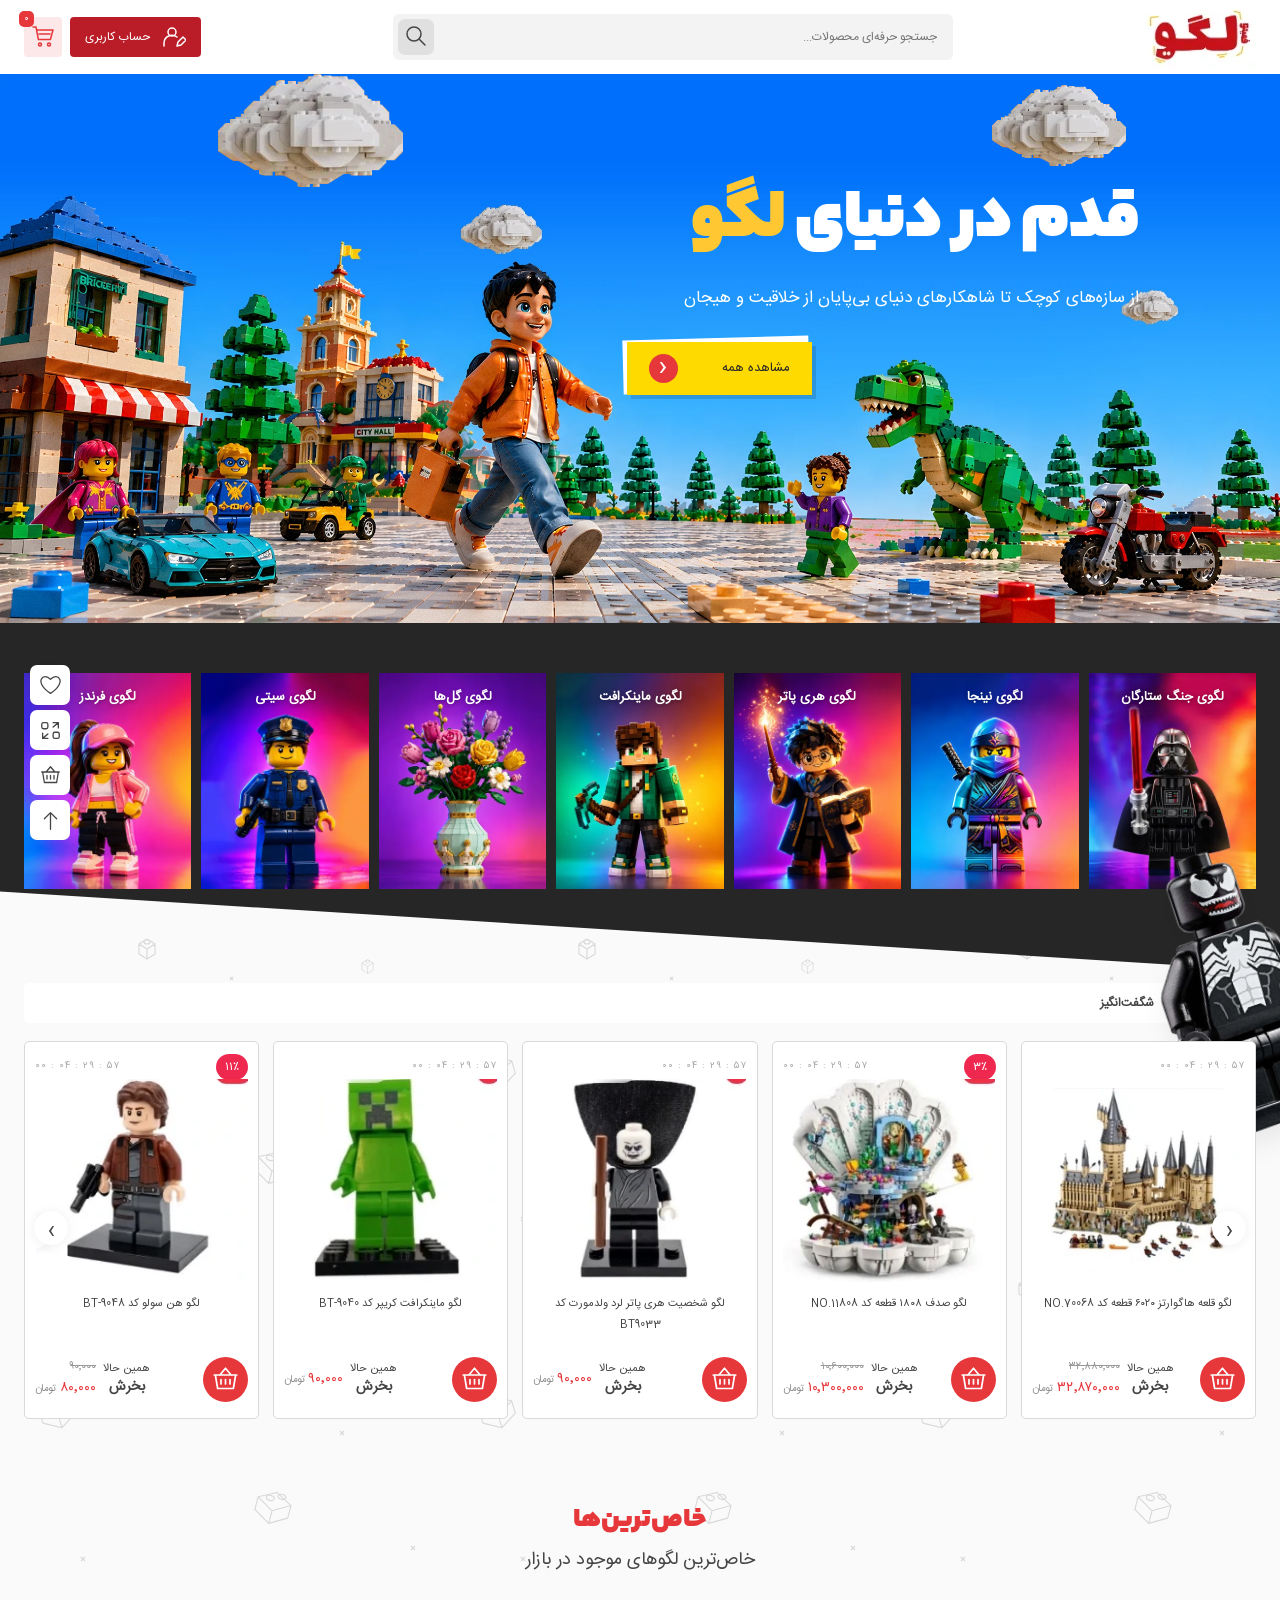
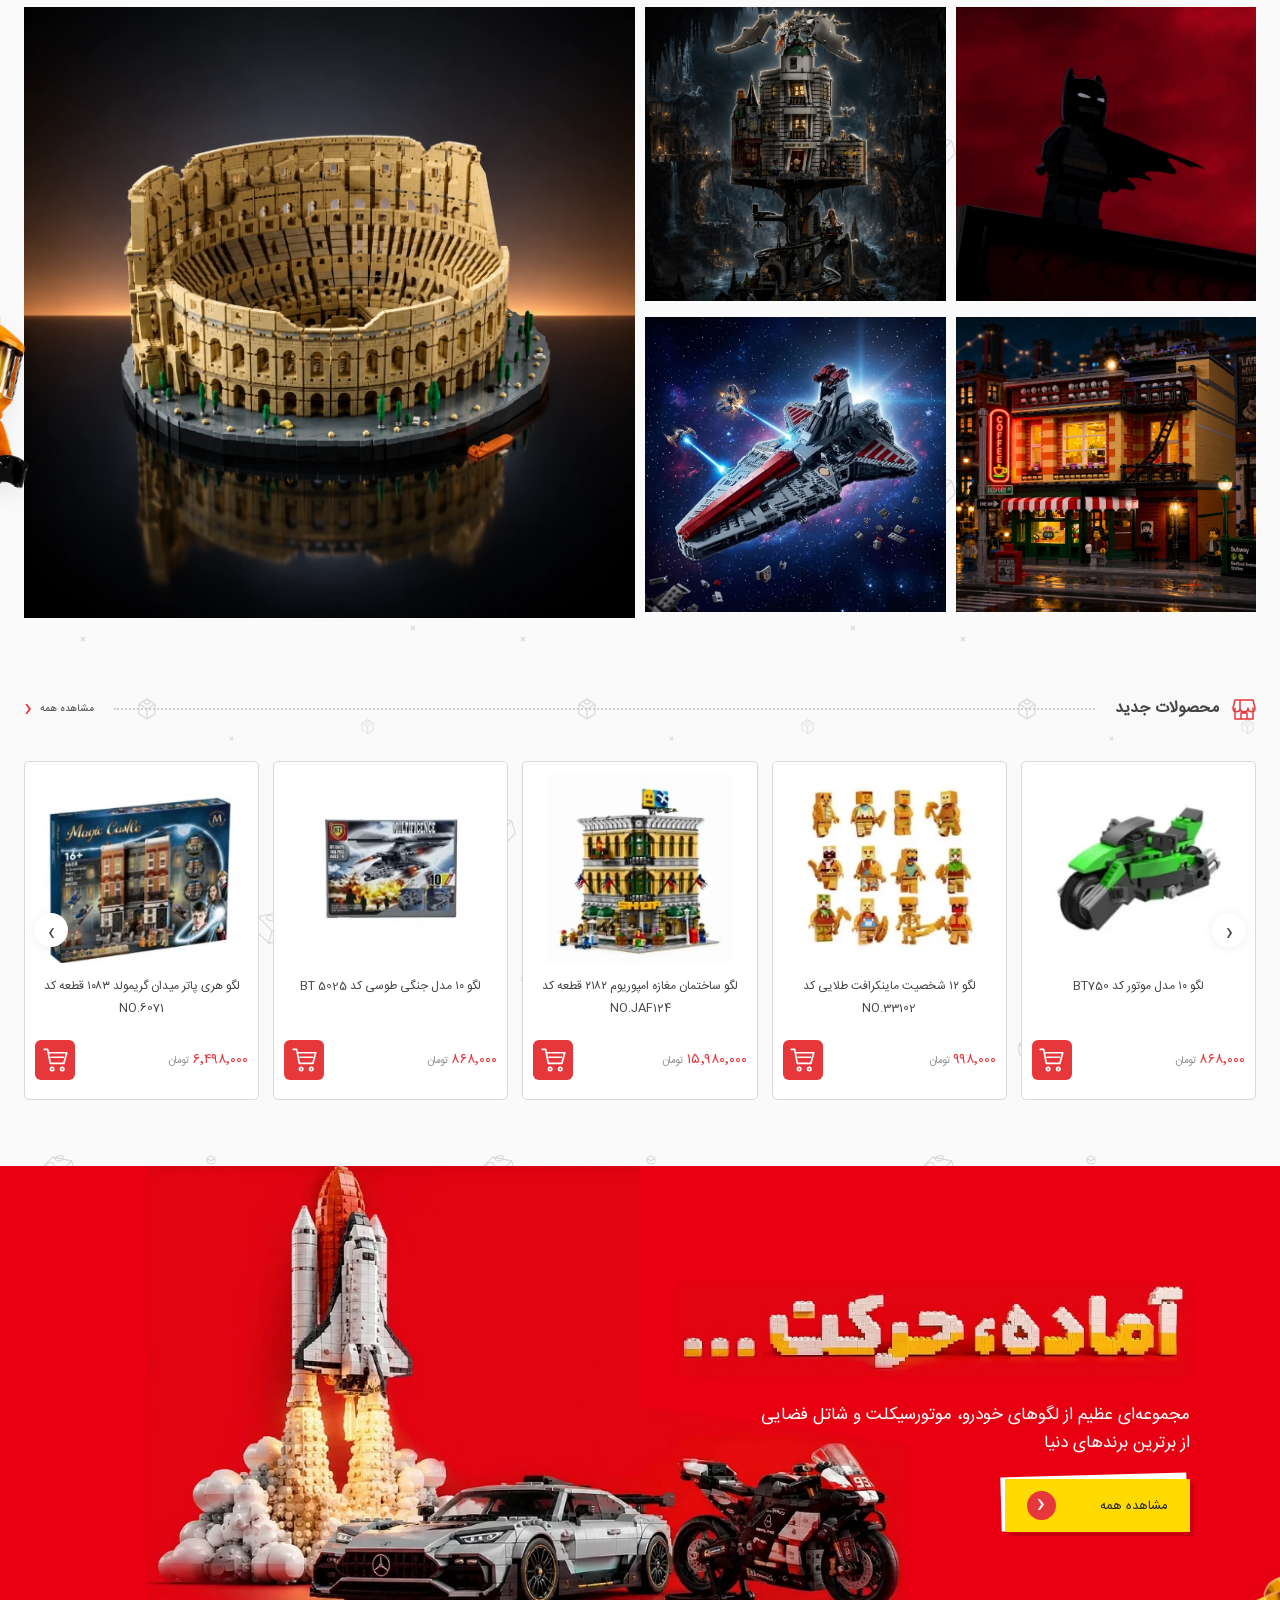
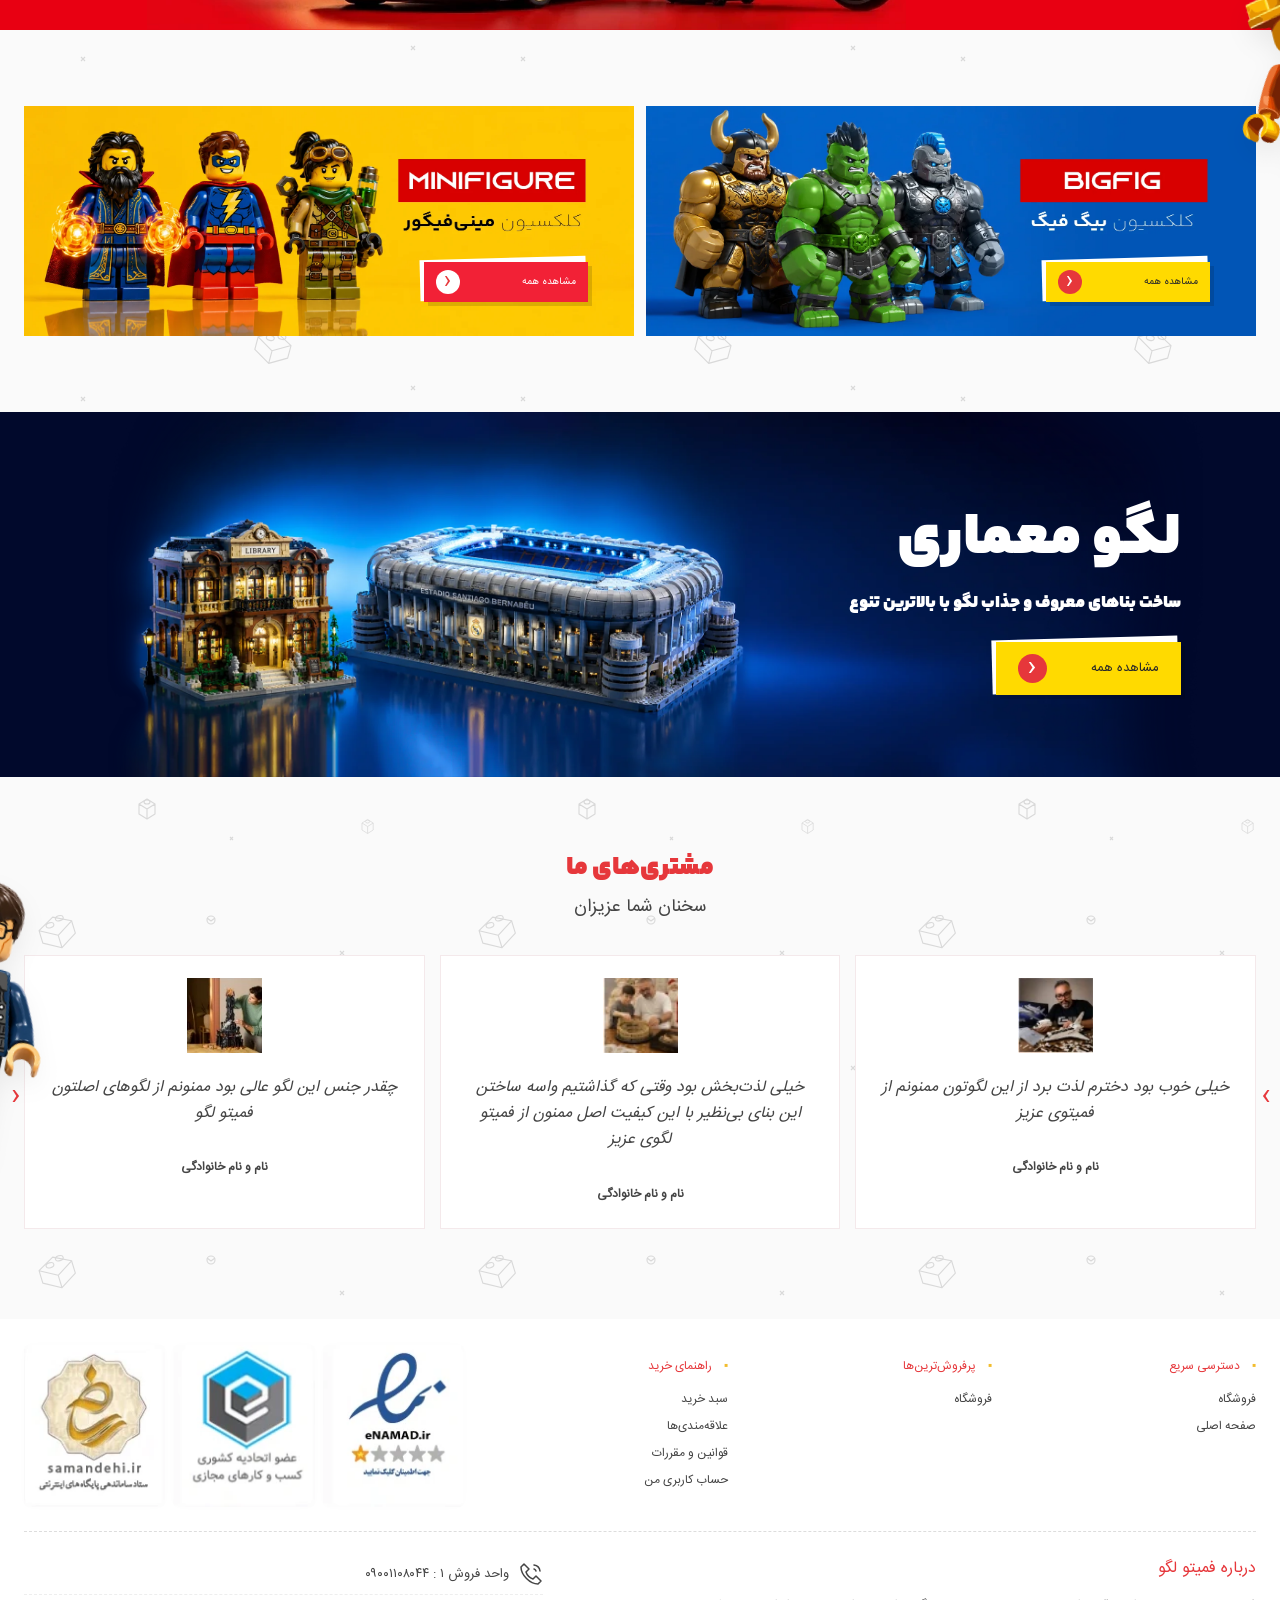
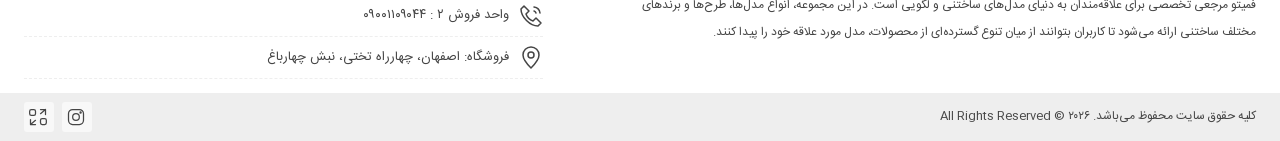
==== commit 890c6135: "Rebuild single product page to match the reference screenshot (v2.2) The layout is now modelled on t" ====
--- a/index.html
+++ b/index.html
@@ -20,6 +20,17 @@
 <symbol id="i-sale" viewBox="0 0 24 24"><rect x="3" y="3" width="18" height="18" rx="5"/><path d="m7 17 10-10"/><circle cx="8" cy="8" r="2"/><circle cx="16" cy="16" r="2"/></symbol>
 <symbol id="i-instagram" viewBox="0 0 24 24"><rect x="3" y="3" width="18" height="18" rx="5"/><circle cx="12" cy="12" r="4"/><circle cx="17.5" cy="6.5" r=".7"/></symbol>
 <symbol id="i-location" viewBox="0 0 24 24"><path d="M12 22s-8-8-8-13a8 8 0 1 1 16 0c0 5-8 13-8 13Z"/><circle cx="12" cy="9" r="3"/></symbol>
+<symbol id="i-truck" viewBox="0 0 24 24"><path d="M1 6h13v11H1zM14 10h4l4 4v3h-8M5.5 20a2 2 0 1 0 0-4 2 2 0 0 0 0 4ZM18 20a2 2 0 1 0 0-4 2 2 0 0 0 0 4Z"/></symbol>
+<symbol id="i-shield" viewBox="0 0 24 24"><path d="M12 2 4 5v7c0 5 3.5 8.6 8 10 4.5-1.4 8-5 8-10V5zM9 12l2 2 4-4"/></symbol>
+<symbol id="i-return" viewBox="0 0 24 24"><path d="M3 8h11a6 6 0 0 1 0 12H8M3 8l4-4M3 8l4 4"/></symbol>
+<symbol id="i-headset" viewBox="0 0 24 24"><path d="M4 14v-3a8 8 0 0 1 16 0v3M4 13h3v6H5a1 1 0 0 1-1-1zM20 13h-3v6h2a1 1 0 0 0 1-1zM17 19v1a2 2 0 0 1-2 2h-3"/></symbol>
+<symbol id="i-share" viewBox="0 0 24 24"><circle cx="18" cy="5" r="3"/><circle cx="6" cy="12" r="3"/><circle cx="18" cy="19" r="3"/><path d="m8.7 10.7 6.6-4.1M8.7 13.3l6.6 4.1"/></symbol>
+<symbol id="i-expand" viewBox="0 0 24 24"><path d="M8 3H3v5M16 3h5v5M8 21H3v-5M16 21h5v-5"/></symbol>
+<symbol id="i-check" viewBox="0 0 24 24"><path d="m4 12.5 5 5L20 6.5"/></symbol>
+<symbol id="i-close" viewBox="0 0 24 24"><path d="M6 6l12 12M18 6 6 18"/></symbol>
+<symbol id="i-medal" viewBox="0 0 24 24"><circle cx="12" cy="9" r="5"/><path d="m9.5 13-2.5 8 5-3 5 3-2.5-8"/></symbol>
+<symbol id="i-box" viewBox="0 0 24 24"><path d="m3 8 9-5 9 5v9l-9 5-9-5zM3 8l9 5 9-5M12 13v9"/></symbol>
+<symbol id="i-calendar" viewBox="0 0 24 24"><rect x="3" y="5" width="18" height="16" rx="3"/><path d="M3 10h18M8 3v4M16 3v4"/></symbol>
 </svg><a href="#main" class="skip">رفتن به محتوای اصلی</a>
 <header class="site-header"><div class="header-main container">
 <button class="menu-button" data-open-menu aria-controls="main-navigation" aria-label="باز کردن فهرست" aria-expanded="false"><svg class="icon" aria-hidden="true"><use href="#i-menu"></use></svg></button>
--- a/assets/styles.css
+++ b/assets/styles.css
@@ -19,13 +19,19 @@
   --paper:#f8f8f8;
   --width:1400px;
   --header:74px;
+  /* Real sticky offset: header-main + main-nav. The home page hides the nav. */
+  --sticky-top:132px;
 }
 * {
   box-sizing:border-box;
 }
 html {
   scroll-behavior:smooth;
-  scroll-padding-top:90px;
+  scroll-padding-top:calc(var(--sticky-top) + 10px);
+}
+/* scroll-padding lives on the root scroller, so the override has to reach <html>. */
+html:has(.home-page) {
+  --sticky-top:84px;
 }
 body {
   margin:0;
@@ -87,6 +93,9 @@
   stroke-linejoin:round;
   vertical-align:middle;
   flex-shrink:0;
+}
+[hidden] {
+  display:none!important;
 }
 .sr-only {
   position:absolute;
@@ -555,11 +564,11 @@
   min-height:46px;
   text-align:center;
 }
-.card-title button {
+.card-title button,.card-title a {
   padding:0;
   line-height:inherit;
 }
-.card-title button:hover {
+.card-title button:hover,.card-title a:hover {
   color:var(--red);
 }
 .card-bottom {
@@ -902,8 +911,8 @@
   background:#fff;
   border-radius:6px;
   position:sticky;
-  top:92px;
-  max-height:calc(100vh - 108px);
+  top:var(--sticky-top);
+  max-height:calc(100vh - var(--sticky-top) - 18px);
   overflow-y:auto;
   scrollbar-width:thin;
 }
@@ -1666,6 +1675,613 @@
   font-size:12px;
   line-height:2;
 }
+/* Single product (product.html) */
+.product-main {
+  padding-bottom:60px;
+}
+.pd-crumb {
+  background:#fcf7f7;
+  border-bottom:1px solid #f3e9e9;
+}
+.breadcrumb {
+  display:flex;
+  flex-wrap:wrap;
+  align-items:center;
+  gap:7px;
+  font-size:11px;
+  color:var(--muted);
+  padding-block:9px 11px;
+}
+.breadcrumb a:hover {
+  color:var(--red);
+}
+.breadcrumb .sep {
+  color:#c9c9c9;
+  font-size:13px;
+}
+.breadcrumb [aria-current="page"] {
+  color:var(--ink);
+  max-width:46ch;
+  overflow:hidden;
+  text-overflow:ellipsis;
+  white-space:nowrap;
+}
+.pd-top {
+  display:grid;
+  grid-template-columns:minmax(0,1fr) minmax(0,1fr) 300px;
+  gap:26px;
+  align-items:start;
+  padding-top:22px;
+}
+.pd-gallery {
+  position:sticky;
+  top:var(--sticky-top);
+  display:flex;
+  gap:10px;
+  align-items:flex-start;
+}
+.pd-rail {
+  display:flex;
+  flex-direction:column;
+  gap:8px;
+  flex:none;
+}
+.pd-rail-btn {
+  width:38px;
+  height:38px;
+  background:#fff;
+  border:1px solid var(--line);
+  border-radius:7px;
+  display:grid;
+  place-items:center;
+  color:#7c7c7c;
+  transition:color .2s,border-color .2s,background .2s;
+}
+.pd-rail-btn:hover {
+  color:var(--red);
+  border-color:#e7b9bc;
+  background:#fffafa;
+}
+.pd-rail-btn[aria-pressed="true"] {
+  color:var(--red);
+  border-color:var(--red);
+  background:#fff5f5;
+}
+.pd-rail-btn .icon {
+  width:18px;
+  height:18px;
+}
+.pd-gallery-main {
+  flex:1;
+  min-width:0;
+  background:#fff;
+  border:1px solid var(--line);
+  border-radius:8px;
+  padding:16px;
+}
+.pd-stage {
+  position:relative;
+}
+.pd-stage img {
+  width:100%;
+  aspect-ratio:1/1;
+  object-fit:contain;
+}
+.oos-badge {
+  position:absolute;
+  top:10px;
+  left:10px;
+  z-index:2;
+  background:#4c4c4c;
+  color:#fff;
+  font-size:10px;
+  border-radius:4px;
+  padding:2px 10px;
+}
+.pd-thumbs {
+  display:flex;
+  gap:9px;
+  flex-wrap:wrap;
+  margin-top:12px;
+}
+.pd-thumbs button {
+  width:64px;
+  height:64px;
+  padding:4px;
+  background:#fff;
+  border:1px solid var(--line);
+  border-radius:6px;
+  transition:border-color .2s,box-shadow .2s;
+}
+.pd-thumbs button:hover {
+  border-color:#e7b9bc;
+}
+.pd-thumbs button[aria-current="true"] {
+  border-color:var(--red);
+  box-shadow:0 0 0 1px var(--red);
+}
+.pd-thumbs img {
+  width:100%;
+  height:100%;
+  object-fit:contain;
+}
+.pd-photo-note {
+  margin:12px 0 0;
+  padding-top:10px;
+  border-top:1px dashed var(--line);
+  font-size:10.5px;
+  line-height:1.9;
+  color:var(--muted);
+}
+.pd-info {
+  min-width:0;
+}
+.pd-name {
+  font-size:17px;
+  line-height:1.9;
+  font-weight:700;
+  margin:0 0 8px;
+}
+.pd-cats {
+  font-size:11px;
+  color:var(--muted);
+  margin:0 0 20px;
+}
+.pd-cats a:hover {
+  color:var(--red);
+}
+.pd-feat-label {
+  font-size:12px;
+  margin:0 0 10px;
+}
+.pd-feats {
+  display:grid;
+  grid-template-columns:repeat(2,minmax(0,1fr));
+  gap:11px;
+}
+.pd-feat {
+  background:#fdecec;
+  border-radius:8px;
+  padding:11px 14px;
+  min-height:54px;
+  display:flex;
+  align-items:center;
+  gap:11px;
+  font-size:11px;
+}
+.pd-feat .icon {
+  width:23px;
+  height:23px;
+  color:#8a8a8a;
+  flex:none;
+}
+.pd-buybox {
+  background:#fff;
+  border:1px solid var(--line);
+  border-radius:8px;
+  padding:4px 16px 16px;
+  position:sticky;
+  top:var(--sticky-top);
+}
+.pd-rows {
+  list-style:none;
+  margin:0;
+  padding:0;
+}
+.pd-rows li {
+  display:flex;
+  align-items:center;
+  gap:10px;
+  font-size:11px;
+  padding:11px 0;
+  border-bottom:1px solid #f3f3f3;
+}
+.pd-rows .icon {
+  width:19px;
+  height:19px;
+  color:var(--red);
+  flex:none;
+}
+.pd-rows li.ok .icon {
+  color:#2fae62;
+}
+.pd-price {
+  color:var(--red);
+  font-size:20px;
+  font-weight:700;
+  text-align:left;
+  padding:15px 0 6px;
+  line-height:1.6;
+}
+.pd-price small {
+  font-size:11px;
+  font-weight:400;
+  color:#8d8d8d;
+  margin-right:5px;
+}
+.pd-qtyrow {
+  display:flex;
+  align-items:center;
+  justify-content:flex-end;
+  gap:9px;
+  font-size:11px;
+  color:var(--muted);
+  padding-bottom:13px;
+}
+.pd-qty {
+  display:flex;
+  align-items:center;
+  background:#fff;
+  border:1px solid var(--line);
+  border-radius:6px;
+  overflow:hidden;
+}
+.pd-qty button {
+  width:30px;
+  height:34px;
+  font-size:15px;
+  color:var(--muted);
+  transition:color .2s,background .2s;
+}
+.pd-qty button:hover {
+  color:var(--red);
+  background:#fff7f7;
+}
+.pd-qty input {
+  width:44px;
+  height:34px;
+  border:0;
+  border-inline:1px solid var(--line);
+  text-align:center;
+  font-size:13px;
+  appearance:textfield;
+  -moz-appearance:textfield;
+}
+.pd-qty input::-webkit-outer-spin-button,.pd-qty input::-webkit-inner-spin-button {
+  -webkit-appearance:none;
+  margin:0;
+}
+.pd-add {
+  width:100%;
+  height:44px;
+  background:var(--red);
+  color:#fff;
+  border-radius:7px;
+  display:flex;
+  align-items:center;
+  justify-content:center;
+  gap:10px;
+  font-size:13px;
+  transition:background .2s,transform .2s;
+}
+.pd-add:hover {
+  background:var(--deep-red);
+  transform:translateY(-1px);
+}
+.pd-add .icon {
+  width:21px;
+  height:21px;
+}
+.pd-pricematch {
+  display:flex;
+  align-items:center;
+  justify-content:space-between;
+  gap:10px;
+  margin:13px 0 0;
+  font-size:10.5px;
+  color:var(--muted);
+}
+.pd-pricematch-actions {
+  display:flex;
+  gap:12px;
+}
+.pd-pricematch-actions button {
+  font-size:10.5px;
+  color:var(--muted);
+}
+.pd-pricematch-actions button:hover {
+  color:var(--red);
+}
+.pd-tabcards {
+  display:grid;
+  grid-template-columns:repeat(4,minmax(0,1fr));
+  gap:14px;
+  margin-top:26px;
+}
+.pd-tabcard {
+  position:relative;
+  background:#fbf2f2;
+  border-radius:8px;
+  padding:20px 10px 15px;
+  display:flex;
+  flex-direction:column;
+  align-items:center;
+  gap:10px;
+  font-size:11px;
+  color:#8b8b8b;
+  transition:background .2s,color .2s,box-shadow .2s;
+}
+.pd-tabcard .icon {
+  width:22px;
+  height:22px;
+}
+.pd-tabcard:hover {
+  color:var(--ink);
+  background:#f8ecec;
+}
+.pd-tabcard[aria-selected="true"] {
+  background:#fff;
+  color:var(--red);
+  box-shadow:0 7px 18px #00000009;
+}
+.pd-tabcard[aria-selected="true"]:before {
+  content:'';
+  position:absolute;
+  top:-6px;
+  right:50%;
+  transform:translateX(50%);
+  width:9px;
+  height:9px;
+  border-radius:50%;
+  background:var(--red);
+}
+.pd-panel {
+  margin-top:14px;
+}
+.pd-panelbox {
+  background:#fff;
+  border:1px solid var(--line);
+  border-radius:8px;
+  padding:2px 16px 16px;
+}
+.pd-group-title {
+  display:flex;
+  align-items:center;
+  gap:10px;
+  font-size:12px;
+  font-weight:400;
+  margin:0;
+  padding:13px 4px 11px;
+  border-bottom:1px solid var(--line);
+}
+.pd-group-title .icon {
+  width:19px;
+  height:19px;
+  color:#8a8a8a;
+}
+.pd-spec-table {
+  width:100%;
+  border-collapse:collapse;
+  font-size:11px;
+}
+.pd-spec-table th,.pd-spec-table td {
+  padding:12px 8px;
+  border-bottom:1px solid #f2f2f2;
+  text-align:right;
+  vertical-align:top;
+}
+.pd-spec-table tr:nth-child(odd) {
+  background:#f8f8f8;
+}
+.pd-spec-table th {
+  width:60%;
+  color:var(--ink);
+  font-weight:400;
+}
+.pd-spec-table td {
+  width:40%;
+}
+.pd-bool {
+  display:inline-flex;
+}
+.pd-bool .icon {
+  width:15px;
+  height:15px;
+}
+.pd-bool-yes {
+  color:#2fae62;
+}
+.pd-bool-no {
+  color:#e0333c;
+}
+.pd-prose {
+  font-size:12px;
+  line-height:2.15;
+}
+.pd-prose p {
+  margin:14px 0 0;
+}
+.pd-reviews-head {
+  display:flex;
+  align-items:center;
+  justify-content:space-between;
+  gap:14px;
+  padding:14px 4px 12px;
+  border-bottom:1px solid var(--line);
+}
+.pd-reviews-head h3 {
+  font-size:13px;
+  font-weight:400;
+  margin:0;
+}
+.pd-reviews-head span {
+  font-size:11px;
+  color:var(--muted);
+}
+.pd-rating-box {
+  display:flex;
+  gap:30px;
+  align-items:center;
+  padding:18px 4px;
+  border-bottom:1px solid #f2f2f2;
+}
+.pd-rating-score {
+  text-align:center;
+  flex:none;
+}
+.pd-rating-score strong {
+  display:block;
+  font-size:26px;
+  color:var(--red);
+  line-height:1.4;
+}
+.pd-rating-score span {
+  font-size:10px;
+  color:var(--muted);
+}
+.pd-rating-bars {
+  flex:1;
+  display:grid;
+  gap:6px;
+}
+.pd-bar-row {
+  display:flex;
+  align-items:center;
+  gap:10px;
+  font-size:10px;
+  color:var(--muted);
+}
+.pd-bar-row i {
+  flex:1;
+  height:7px;
+  border-radius:5px;
+  background:#f0f0f0;
+  position:relative;
+  overflow:hidden;
+}
+.pd-bar-row i:after {
+  content:'';
+  position:absolute;
+  inset:0;
+  width:var(--w,0%);
+  background:var(--red);
+  border-radius:5px;
+}
+.pd-reviews-empty {
+  text-align:center;
+  font-size:12px;
+  color:var(--muted);
+  padding:22px 0 6px;
+  margin:0;
+}
+.pd-reviews textarea,.pd-questions textarea {
+  width:100%;
+  border:1px solid var(--line);
+  border-radius:7px;
+  padding:12px 14px;
+  font-size:11px;
+  resize:vertical;
+  background:#fcfcfc;
+  margin-top:10px;
+}
+.pd-review-button {
+  display:block;
+  margin:14px auto 0;
+  background:var(--red);
+  color:#fff;
+  border-radius:6px;
+  padding:9px 26px;
+  font-size:12px;
+  transition:background .2s;
+}
+.pd-review-button:hover {
+  background:var(--deep-red);
+}
+.pd-panelbox .demo-note {
+  margin-top:16px;
+}
+.pd-questions-lead {
+  text-align:center;
+  font-size:11px;
+  color:var(--muted);
+  margin:4px 0 0;
+}
+.pd-similar {
+  margin-top:36px;
+}
+.pd-similar-title {
+  display:flex;
+  align-items:center;
+  gap:10px;
+  font-size:14px;
+  font-weight:400;
+  margin:0 0 16px;
+}
+.pd-similar-title .icon {
+  width:20px;
+  height:20px;
+  color:#8a8a8a;
+}
+.pd-similar-grid {
+  display:grid;
+  grid-template-columns:repeat(4,minmax(0,1fr));
+  gap:16px;
+}
+.similar-card .add-to-cart {
+  background:#4b4b4b;
+}
+.similar-card .add-to-cart:hover {
+  background:#333;
+}
+.similar-card.out .product-photo img {
+  filter:grayscale(1);
+  opacity:.8;
+}
+.lightbox-dialog {
+  border:0;
+  background:none;
+  padding:0;
+  max-width:min(860px,92vw);
+}
+.lightbox-dialog::backdrop {
+  background:#000c;
+}
+.lightbox-dialog img {
+  max-width:100%;
+  max-height:82vh;
+  margin:auto;
+  background:#fff;
+  border-radius:8px;
+}
+.lightbox-dialog .close-dialog {
+  position:absolute;
+  top:-40px;
+  left:0;
+  color:#fff;
+  font-size:26px;
+}
+.product-missing {
+  margin-top:26px;
+}
+.missing-link {
+  display:inline-block;
+  background:var(--red);
+  color:#fff;
+  padding:8px 22px;
+  border-radius:4px;
+  margin-top:12px;
+}
+.quick-page-link {
+  display:flex;
+  align-items:center;
+  justify-content:center;
+  gap:8px;
+  margin-top:12px;
+  padding:9px 16px;
+  border:1px solid var(--line);
+  border-radius:6px;
+  font-size:12px;
+  transition:color .2s,border-color .2s;
+}
+.quick-page-link:hover {
+  color:var(--red);
+  border-color:#e39b9b;
+}
+.quick-page-link span {
+  color:var(--red);
+  font-size:18px;
+  line-height:1;
+}
 @media(min-width:1680px) {
   .hero h1 {
     font-size:92px;
@@ -1746,6 +2362,16 @@
   .archive-grid .product-card {
     min-height:420px;
   }
+  .pd-top {
+    grid-template-columns:minmax(0,1fr) minmax(0,1fr) 260px;
+    gap:18px;
+  }
+  .pd-name {
+    font-size:16px;
+  }
+  .pd-similar-grid {
+    grid-template-columns:repeat(3,minmax(0,1fr));
+  }
 }
 @media(max-width:950px) {
   .container {
@@ -1854,6 +2480,28 @@
   }
   .product-track>.product-card {
     flex-basis:calc((100% - 28px)/3);
+  }
+  .pd-top {
+    grid-template-columns:minmax(0,1fr) 250px;
+    gap:16px;
+  }
+  .pd-gallery {
+    grid-area:1/1/2/2;
+  }
+  .pd-buybox {
+    grid-area:1/2/2/3;
+  }
+  .pd-info {
+    grid-area:2/1/3/3;
+  }
+  .pd-feats {
+    grid-template-columns:repeat(4,minmax(0,1fr));
+  }
+  .pd-tabcards {
+    gap:10px;
+  }
+  .pd-similar-grid {
+    grid-template-columns:repeat(3,minmax(0,1fr));
   }
 }
 @media(max-width:680px) {
@@ -2665,6 +3313,145 @@
   .category-description {
     padding:14px 12px;
   }
+  .product-main {
+    padding-bottom:34px;
+  }
+  .breadcrumb {
+    font-size:10px;
+    gap:5px;
+    padding-block:8px 9px;
+  }
+  .breadcrumb [aria-current="page"] {
+    max-width:26ch;
+  }
+  .pd-top {
+    grid-template-columns:minmax(0,1fr);
+    gap:14px;
+    padding-top:14px;
+  }
+  .pd-gallery {
+    position:static;
+    grid-area:auto;
+    gap:8px;
+  }
+  .pd-gallery-main {
+    order:1;
+    padding:9px;
+  }
+  .pd-rail {
+    order:2;
+    flex-direction:row;
+  }
+  .pd-thumbs {
+    gap:7px;
+    margin-top:9px;
+  }
+  .pd-thumbs button {
+    width:54px;
+    height:54px;
+    padding:3px;
+  }
+  .pd-photo-note {
+    font-size:10px;
+    margin-top:10px;
+    padding-top:9px;
+  }
+  .pd-info {
+    grid-area:auto;
+  }
+  .pd-name {
+    font-size:14.5px;
+    line-height:1.95;
+    margin-bottom:6px;
+  }
+  .pd-cats {
+    margin-bottom:14px;
+  }
+  .pd-feats {
+    grid-template-columns:repeat(2,minmax(0,1fr));
+    gap:8px;
+  }
+  .pd-feat {
+    padding:9px 11px;
+    min-height:48px;
+    font-size:10.5px;
+    gap:8px;
+  }
+  .pd-feat .icon {
+    width:20px;
+    height:20px;
+  }
+  .pd-buybox {
+    grid-area:auto;
+    padding:2px 13px 13px;
+  }
+  .pd-rows li {
+    font-size:10.5px;
+    padding:10px 0;
+  }
+  .pd-price {
+    font-size:17px;
+    padding-top:12px;
+  }
+  .pd-qty button {
+    width:28px;
+    height:32px;
+  }
+  .pd-qty input {
+    width:40px;
+    height:32px;
+  }
+  .pd-add {
+    height:46px;
+    font-size:12.5px;
+  }
+  .pd-pricematch {
+    font-size:10px;
+  }
+  .pd-tabcards {
+    gap:7px;
+    margin-top:18px;
+  }
+  .pd-tabcard {
+    padding:14px 4px 11px;
+    font-size:10px;
+    gap:7px;
+  }
+  .pd-tabcard .icon {
+    width:19px;
+    height:19px;
+  }
+  .pd-panel {
+    margin-top:10px;
+  }
+  .pd-panelbox {
+    padding:0 11px 12px;
+  }
+  .pd-spec-table {
+    font-size:10.5px;
+  }
+  .pd-spec-table th {
+    width:52%;
+  }
+  .pd-spec-table th,.pd-spec-table td {
+    padding:10px 5px;
+  }
+  .pd-rating-box {
+    flex-direction:column;
+    gap:14px;
+    align-items:stretch;
+  }
+  .pd-similar {
+    margin-top:24px;
+  }
+  .pd-similar-title {
+    font-size:13px;
+    margin-bottom:12px;
+  }
+  .pd-similar-grid {
+    grid-template-columns:repeat(2,minmax(0,1fr));
+    gap:10px;
+  }
 }
 @media(min-width:681px) {
   .close-filters {
